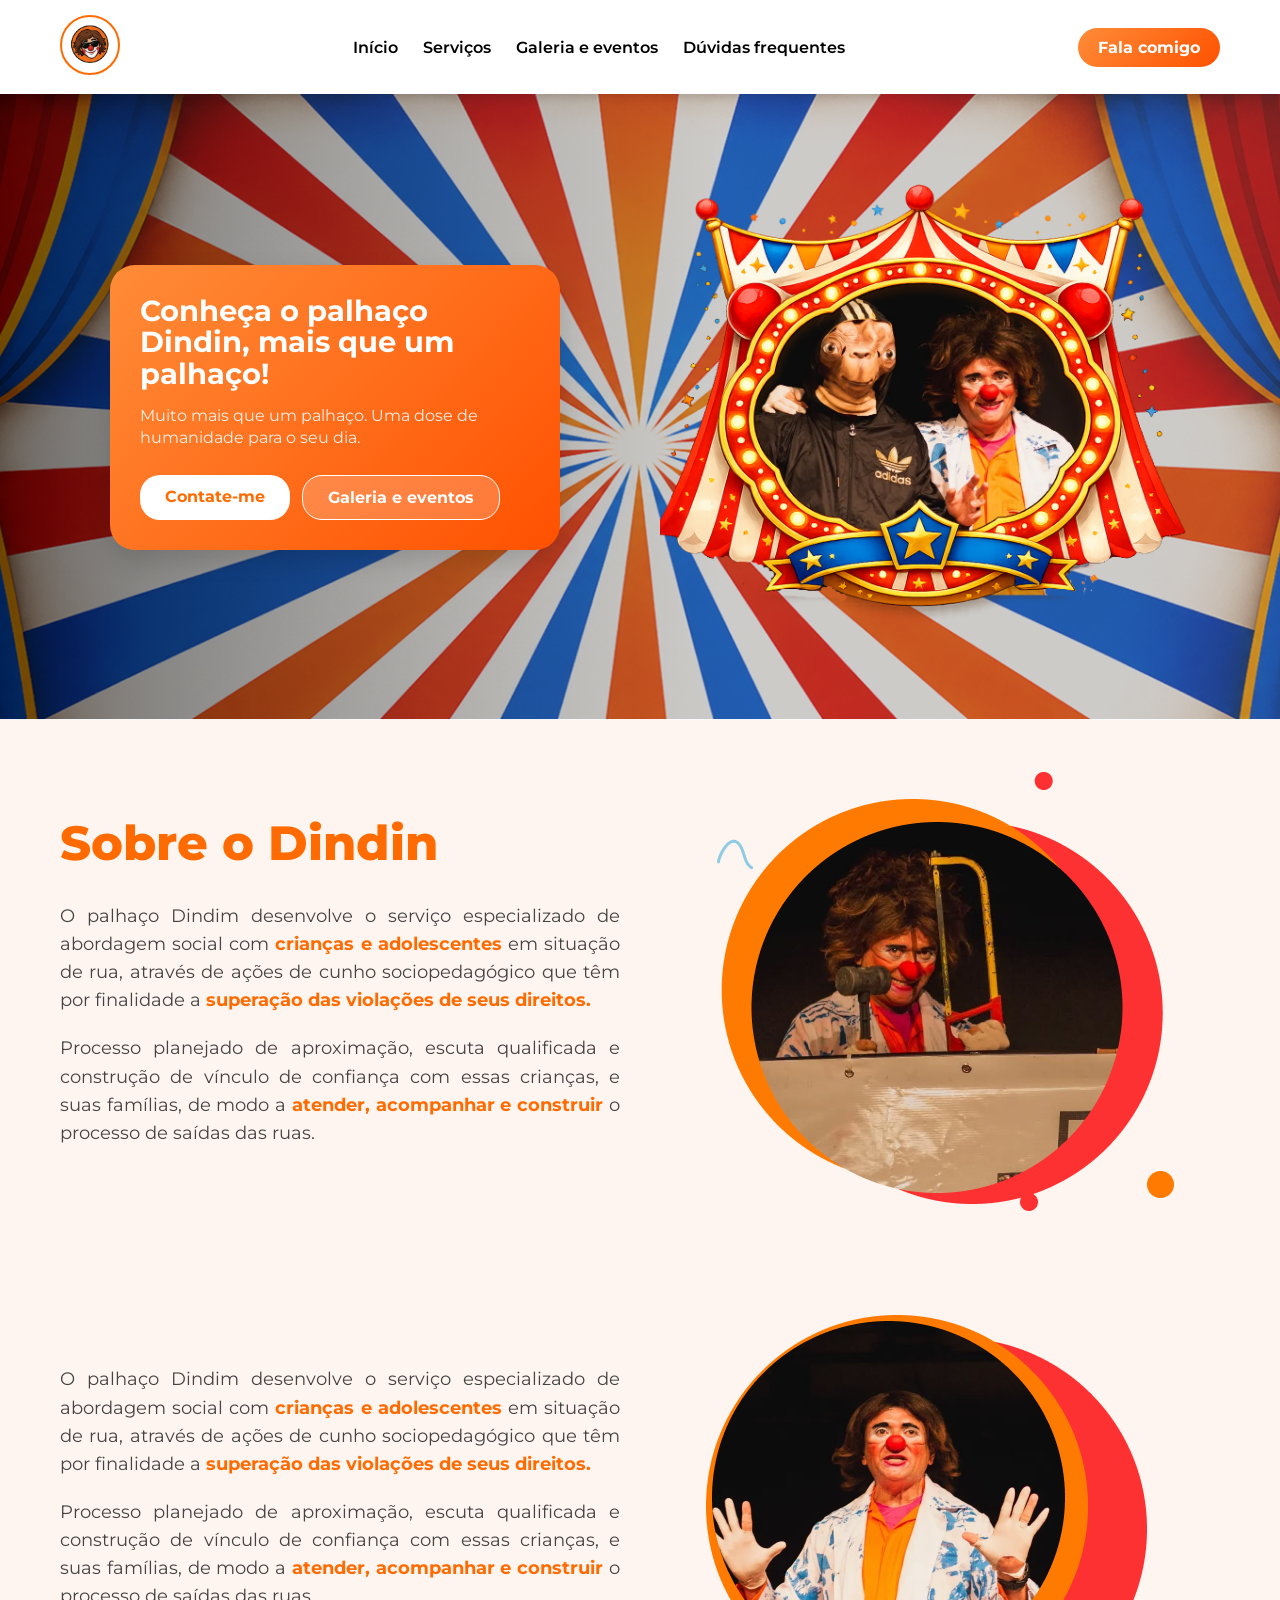
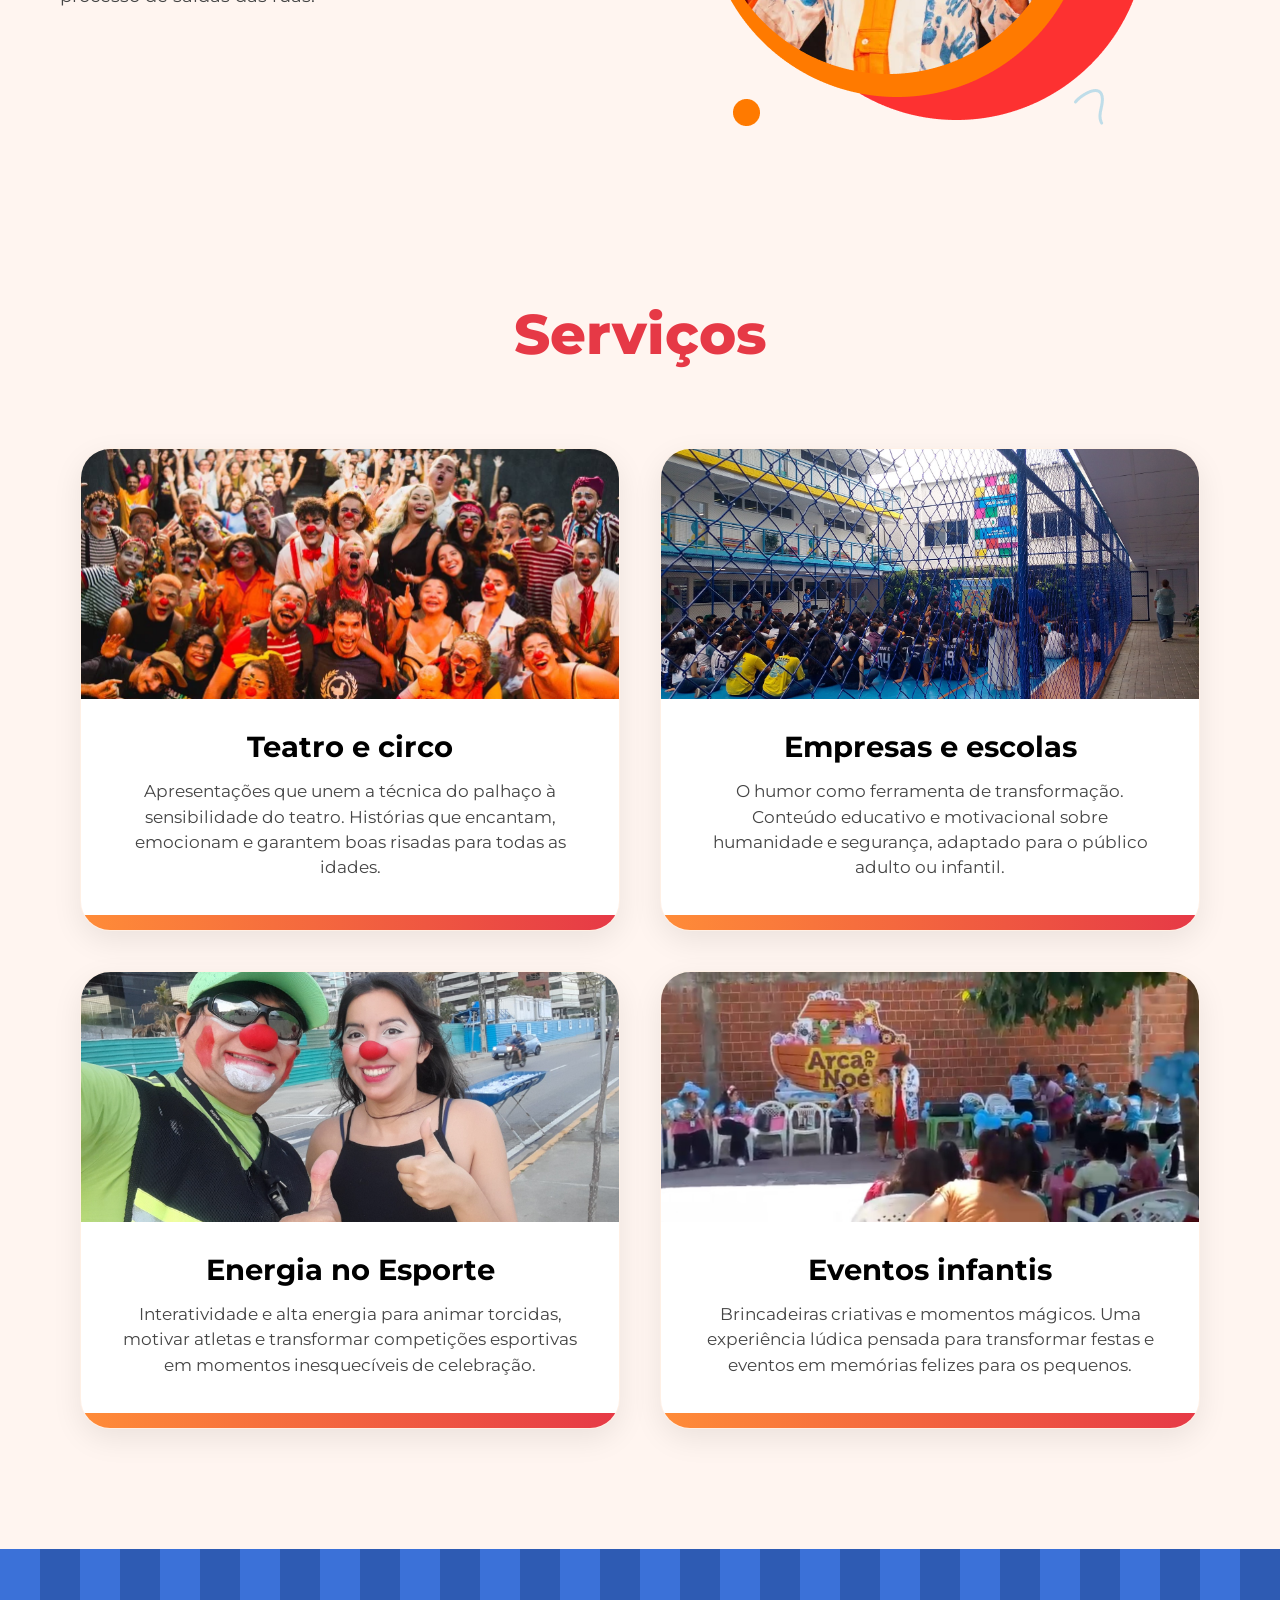
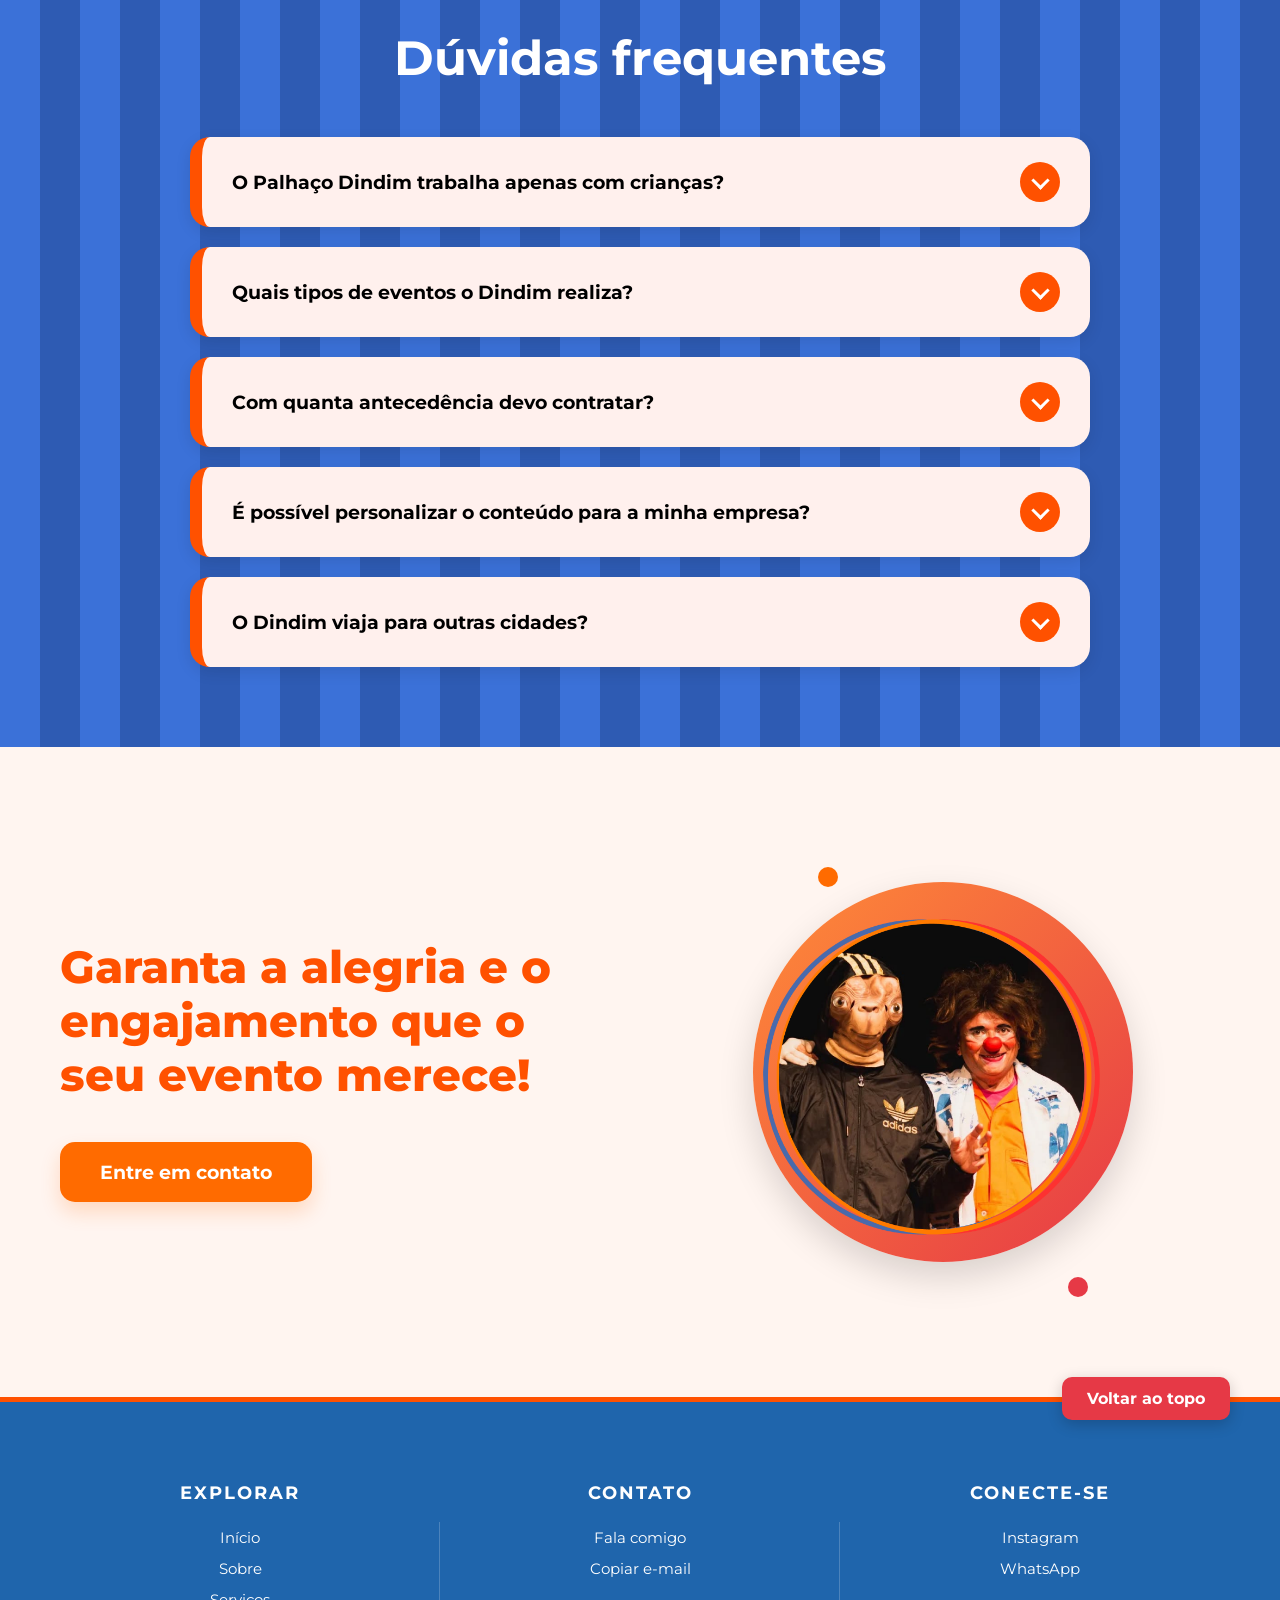
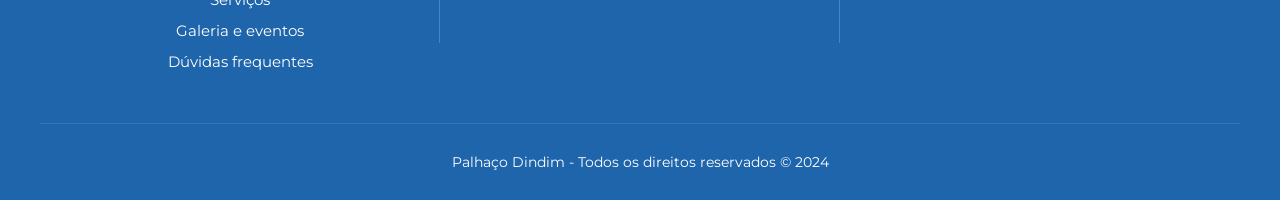
==== index.html @ 1a554696 "Inserindo menu sandwich - index" ====
<!DOCTYPE html>
<html lang="pt-br">
<head>
    <meta charset="UTF-8">
    <meta name="viewport" content="width=device-width, initial-scale=1.0">
    <title>Palhaço Dindin | Início</title>
    <link rel="stylesheet" href="style.css">
    <!-- Fonte sugerida para um visual moderno e amigável -->
    <link href="https://fonts.googleapis.com/css2?family=Montserrat:wght@400;700&display=swap" rel="stylesheet">
</head>
<body>

    <header class="navbar">
    <div class="container nav-container">
        <div class="logo">
            <img src="imgs/logo-dindin-navbar.png" alt="Logo Dindin">
        </div>
        
        <!-- Botão Hamburguer -->
        <div class="menu-toggle" id="mobile-menu">
            <span class="bar"></span>
            <span class="bar"></span>
            <span class="bar"></span>
        </div>

        <nav class="nav-links" id="nav-menu">
            <ul>
                <li><a href="#">Início</a></li>
                <li><a href="#servicos">Serviços</a></li>
                <li><a href="galeria.html">Galeria e eventos</a></li>
                <li><a href="#faq">Dúvidas frequentes</a></li>
                <!-- Botão aparece dentro do menu no celular -->
                <li class="mobile-cta-item"><a href="https://wa.me/5585988026587" class="btn-whatsapp">Fala comigo</a></li>
            </ul>
        </nav>

        <div class="nav-cta">
            <a href="https://wa.me/5585988026587" class="btn-whatsapp">Fala comigo</a>
        </div>
    </div>
</header>

    <section class="hero">
        <div class="container hero-wrapper">
            <!-- Lado Esquerdo: Texto -->
            <div class="hero-content">
                <div class="hero-card">
                    <h2>Conheça o palhaço Dindin, mais que um palhaço!</h2>
                    <p>Muito mais que um palhaço. Uma dose de humanidade para o seu dia.</p>
                    <div class="hero-buttons">
                        <a href="#contato" class="btn-primary">Contate-me</a>
                        <a href="galeria.html" class="btn-secondary">Galeria e eventos</a>
                    </div>
                </div>
            </div>

            <!-- Lado Direito: Imagem -->
            <div class="hero-image-area">
                <div class="image-frame">
                    <img src="imgs/img-foto-background.png" alt="Apresentação Dindin"> <!-- Substitua pela imagem do circo -->
                </div>
            </div>
        </div>
    </section>


    <!----Section 2 apresentação-->
    <section id="sobre" class="about">
    <div class="container">
        <!-- Parte 1: Texto na Esquerda, Imagem na Direita -->
        <div class="about-row">
            <div class="about-content">
                <h1 class="about-title">Sobre o Dindin</h1>
                <p>
                    O palhaço Dindim desenvolve o serviço especializado de abordagem social com 
                    <span class="highlight">crianças e adolescentes</span> em situação de rua, 
                    através de ações de cunho sociopedagógico que têm por finalidade a 
                    <span class="highlight">superação das violações de seus direitos.</span>
                </p>
                <p>
                    Processo planejado de aproximação, escuta qualificada e construção de vínculo 
                    de confiança com essas crianças, e suas famílias, de modo a 
                    <span class="highlight">atender, acompanhar e construir</span> o processo de 
                    saídas das ruas.
                </p>
            </div>
            <div class="about-image">
    <div class="dindim-frame">
        <!-- Camada 1: Círculo grande de fundo (Vermelho/Rosa) -->
        <div class="layer layer-bg"></div>
        <!-- Camada 2: Aro fino decorativo (Laranja) -->
        <div class="layer layer-ring"></div>
        <!-- Camada 3: A foto principal com borda grossa -->
        <div class="photo-wrapper">
            <img src="imgs/section-2-esq-dindin.png" alt="Palhaço Dindim">
        </div>
    </div>
</div>
        </div>

        <!-- Parte 2: Imagem na Esquerda, Texto na Direita -->
        <div class="about-row reverse">
            <div class="about-image">
    <div class="dindim-frame">
        <!-- Camada 1: Círculo grande de fundo (Vermelho/Rosa) -->
        <div class="layer layer-bg"></div>
        <!-- Camada 2: Aro fino decorativo (Laranja) -->
        <div class="layer layer-ring"></div>
        <!-- Camada 3: A foto principal com borda grossa -->
        <div class="photo-wrapper">
            <img src="imgs/section2-dindin-dir.png" alt="Palhaço Dindim">
        </div>
        <br>
    </div>
</div>
            <div class="about-content">
                <br>
                <br>
                <br>
                <br>
                <br>
                <p>
                    O palhaço Dindim desenvolve o serviço especializado de abordagem social com 
                    <span class="highlight">crianças e adolescentes</span> em situação de rua, 
                    através de ações de cunho sociopedagógico que têm por finalidade a 
                    <span class="highlight">superação das violações de seus direitos.</span>
                </p>
                <p>
                    Processo planejado de aproximação, escuta qualificada e construção de vínculo 
                    de confiança com essas crianças, e suas famílias, de modo a 
                    <span class="highlight">atender, acompanhar e construir</span> o processo de 
                    saídas das ruas.
                </p>
            </div>
        </div>
    </div>
</section>

<!---sessão 3 serviços-->
<section id="servicos" class="services">
    <div class="container">
        <h1 class="services-main-title">Serviços</h1>

        <div class="services-grid">
            <!-- Card 1 -->
            <div class="service-card">
                <div class="card-image">
                    <img src="imgs/teatro-circo-img.webp" alt="Teatro e Circo">
                </div>
                <div class="card-body">
                    <h3>Teatro e circo</h3>
                    <p>Apresentações que unem a técnica do palhaço à sensibilidade do teatro. Histórias que encantam, emocionam e garantem boas risadas para todas as idades.</p>
                </div>
                <div class="card-footer-shape"></div>
            </div>

            <!-- Card 2 -->
            <div class="service-card">
                <div class="card-image">
                    <img src="imgs/dindin-empresa.jpeg" alt="Empresas e Escolas">
                </div>
                <div class="card-body">
                    <h3>Empresas e escolas</h3>
                    <p>O humor como ferramenta de transformação. Conteúdo educativo e motivacional sobre humanidade e segurança, adaptado para o público adulto ou infantil.</p>
                </div>
                <div class="card-footer-shape"></div>
            </div>

            <!-- Card 3 -->
            <div class="service-card">
                <div class="card-image">
                    <img src="imgs/esporte-servico.jpeg" alt="Energia no Esporte">
                </div>
                <div class="card-body">
                    <h3>Energia no Esporte</h3>
                    <p>Interatividade e alta energia para animar torcidas, motivar atletas e transformar competições esportivas em momentos inesquecíveis de celebração.</p>
                </div>
                <div class="card-footer-shape"></div>
            </div>

            <!-- Card 4 -->
            <div class="service-card">
                <div class="card-image">
                    <img src="imgs/infantil-dindin.jpeg" alt="Eventos infantis">
                </div>
                <div class="card-body">
                    <h3>Eventos infantis</h3>
                    <p>Brincadeiras criativas e momentos mágicos. Uma experiência lúdica pensada para transformar festas e eventos em memórias felizes para os pequenos.</p>
                </div>
                <div class="card-footer-shape"></div>
            </div>
        </div>
    </div>
</section>

<!----SESSÃO4 DÚVIDAS FREQUENTES-- -->
<section id="faq" class="faq-section">
    <div class="container">
        <h1 class="faq-title">Dúvidas frequentes</h1>

        <div class="faq-container">
            <!-- Dúvida 1 -->
            <details>
                <summary>
                    O Palhaço Dindim trabalha apenas com crianças?
                    <span class="icon"></span>
                </summary>
                <div class="faq-content">
                    <p>Não! O Dindim é um palhaço para todas as idades. Sua abordagem foca na "humanidade", o que permite conectar tanto com crianças em escolas quanto com colaboradores de grandes empresas em palestras e treinamentos.</p>
                </div>
            </details>

            <!-- Dúvida 2 -->
            <details>
                <summary>
                    Quais tipos de eventos o Dindim realiza?
                    <span class="icon"></span>
                </summary>
                <div class="faq-content">
                    <p>O Dindim realiza palestras motivacionais, intervenções em SIPAT (segurança do trabalho), mestre de cerimônias, espetáculos teatrais, eventos esportivos e festas infantis personalizadas.</p>
                </div>
            </details>

            <!-- Dúvida 3 -->
            <details>
                <summary>
                    Com quanta antecedência devo contratar?
                    <span class="icon"></span>
                </summary>
                <div class="faq-content">
                    <p>Recomendamos a reserva com pelo menos 15 a 30 dias de antecedência para garantir a data, especialmente em meses de grande procura como outubro (mês das crianças).</p>
                </div>
            </details>

            <!-- Dúvida 4 -->
            <details>
                <summary>
                    É possível personalizar o conteúdo para a minha empresa?
                    <span class="icon"></span>
                </summary>
                <div class="faq-content">
                    <p>Com certeza! Alinhamos os objetivos da sua empresa (seja segurança, metas ou valores) para que a intervenção do Dindim reforce a mensagem institucional de forma leve.</p>
                </div>
            </details>

            <!-- Dúvida 5 -->
            <details>
                <summary>
                    O Dindim viaja para outras cidades?
                    <span class="icon"></span>
                </summary>
                <div class="faq-content">
                    <p>Sim! O operário do riso viaja para levar suas aventuras a qualquer lugar. Entre em contato para conversarmos sobre a logística para a sua região.</p>
                </div>
            </details>
        </div>
    </div>
</section>

<!----Penultima sessão - chamada CTA-->
<section id="contato" class="cta-section">
    <div class="container cta-wrapper">
        <!-- Lado Esquerdo: Texto e Botão -->
        <div class="cta-content">
            <h2 class="cta-heading">Garanta a alegria e o engajamento que o seu evento merece!</h2>
            <a href="https://wa.me/seunumero" class="btn-cta">Entre em contato</a>
        </div>

        <!-- Lado Direito: Imagem com Moldura -->
        <div class="cta-image-area">
            <div class="cta-frame-container">
                <!-- Moldura quadrada azul de fundo -->
                <!-- <div class="blue-square-frame"></div> -->
                
                <!-- Círculo decorativo e Foto -->
                <div class="cta-circle-photo">
                    <img src="imgs/DINDIN-CTA.png" alt="Dindim e Amigo">
                </div>

                <!-- Pontos decorativos flutuantes -->
                <div class="dot dot-top"></div>
                <div class="dot dot-bottom"></div>
            </div>
        </div>
    </div>
</section>


<!---ultima sessão - footer-->
<footer class="main-footer">
    <!-- Botão Voltar ao Topo -->
    <a href="#" class="back-to-top">Voltar ao topo</a>

    <div class="container footer-grid">
        <!-- Coluna 1: Explorar -->
        <div class="footer-col">
            <h3>EXPLORAR</h3>
            <ul class="footer-links">
                <li><a href="#">Início</a></li>
                <li><a href="#sobre">Sobre</a></li>
                <li><a href="#servicos">Serviços</a></li>
                <li><a href="galeria.html">Galeria e eventos</a></li>
                <li><a href="#faq">Dúvidas frequentes</a></li>
            </ul>
        </div>

        <!-- Coluna 2: Contato -->
        <div class="footer-col">
            <h3>CONTATO</h3>
            <ul class="footer-links">
                <li><a href="https://wa.me/seunumero" target="_blank">Fala comigo</a></li>
                <li><a href="javascript:void(0)" onclick="copyEmail()" id="email-link">Copiar e-mail</a></li>
            </ul>
        </div>

        <!-- Coluna 3: Conectar-se -->
        <div class="footer-col">
            <h3>CONECTE-SE</h3>
            <ul class="footer-links">
                <li><a href="https://instagram.com/palhacodindim" target="_blank">Instagram</a></li>
                <li><a href="https://wa.me/seunumero" target="_blank">WhatsApp</a></li>
            </ul>
        </div>
    </div>

    <!-- Parte de baixo: Direitos Autorais -->
    <div class="footer-bottom">
        <p>Palhaço Dindim - Todos os direitos reservados &copy; 2024</p>
    </div>
</footer>
<script>
    const menuToggle = document.getElementById('mobile-menu');
    const navMenu = document.getElementById('nav-menu');
    const navLinks = document.querySelectorAll('.nav-links a');

    // Abre/Fecha o menu ao clicar no hamburguer
    menuToggle.addEventListener('click', () => {
        menuToggle.classList.toggle('is-active');
        navMenu.classList.toggle('active');
    });

    // Fecha o menu automaticamente ao clicar em qualquer link (âncora)
    navLinks.forEach(link => {
        link.addEventListener('click', () => {
            menuToggle.classList.remove('is-active');
            navMenu.classList.remove('active');
        });
    });
</script>

<!-- Script simples para copiar o e-mail -->
<script>
function copyEmail() {
    const email = "seuemail@exemplo.com"; // Troque pelo seu e-mail real
    navigator.clipboard.writeText(email);
    const link = document.getElementById('email-link');
    link.innerText = "E-mail copiado!";
    setTimeout(() => { link.innerText = "Copiar e-mail"; }, 2000);
}
</script>


</body>
</html>
---- style.css ----
/* Reset básico */
* {
    margin: 0;
    padding: 0;
    box-sizing: border-box;
}

:root {
    --laranja-principal: #FF6B00;
    --laranja-gradiente: linear-gradient(135deg, #FF8C38 0%, #FF5100 100%);
    --azul-escuro: #1f65ac;
    --branco: #FFFFFF;
    --fonte-principal: 'Montserrat', sans-serif;
}

body {
    font-family: var(--fonte-principal);
    background-color: #ffffff; /* Fundo levemente rosado para combinar */
}

.container {
    max-width: 1200px;
    margin: 0 auto;
    padding: 0 20px;
}

/* --- NAVBAR --- */
.navbar {
    background-color: var(--branco);
    padding: 15px 0;
    box-shadow: 0 2px 10px rgba(0,0,0,0.1);
    position: sticky;
    top: 0;
    z-index: 1000;
}

.nav-container {
    display: flex;
    justify-content: space-between;
    align-items: center;
}

.logo img {
    width: 60px;
    height: 60px;
    border-radius: 50%;
    border: 2px solid var(--laranja-principal);
    object-fit: cover;
}

.nav-links ul {
    display: flex;
    list-style: none;
    gap: 25px;
}

.nav-links a {
    text-decoration: none;
    color: black;
    font-weight: 600;
    transition: 0.3s;
}

.nav-links a:hover {
    color: var(--laranja-principal);
}

.btn-whatsapp {
    background: var(--laranja-gradiente);
    color: white;
    padding: 10px 20px;
    border-radius: 25px;
    text-decoration: none;
    font-weight: bold;
    transition: transform 0.2s;
}

.btn-whatsapp:hover {
    transform: scale(1.05);
     background: var(--azul-escuro);
}

/* --- HERO BANNER --- */
.hero {
    background: url('imgs/background-inicio.png') no-repeat center center; /* Coloque aqui o fundo de raios */
    background-size: cover;
    padding: 80px 0;
    min-height: 500px;
    display: flex;
    align-items: center;
}

.hero-wrapper {
    display: flex;
    align-items: center;
    justify-content: space-between;
    gap: 40px;
}

/* Card Esquerdo */
.hero-content {
    flex: 1;
}

.hero-card {
    background: var(--laranja-gradiente);
    padding: 30px; /* Reduzi de 40px para 30px para ficar mais compacto */
    border-radius: 25px;
    color: white;
    box-shadow: 0 10px 25px rgba(0, 0, 0, 0.15);
    
    /* O SEGREDO ESTÁ AQUI: Limitando o tamanho máximo */
    max-width: 450px; 
    margin-left: 50px; /* Empurra o card um pouco mais para longe da cortina esquerda */
}

.hero-card h2 {
    font-size: 1.8rem; /* Reduzi de 2.5rem para 1.8rem */
    margin-bottom: 15px;
    line-height: 1.1;
    font-weight: 700;
}

.hero-card p {
    font-size: 1rem; /* Reduzi de 1.2rem para 1rem */
    margin-bottom: 25px;
    line-height: 1.4;
    opacity: 0.9;
}

/* Ajuste nos botões para que caibam bem no card menor */
.hero-buttons {
    display: flex;
    gap: 12px;
}
.btn-primary, .btn-secondary {
    padding: 12px 25px;
    border-radius: 20px;
    text-decoration: none;
    font-weight: bold;
    text-align: center;
    transition: 0.3s;
}

.btn-primary {
    background: white;
    color: var(--laranja-principal);
}

.btn-secondary {
    background: rgba(255,255,255,0.2);
    color: white;
    border: 1px solid white;
}

.btn-primary:hover, .btn-secondary:hover {
    background: var(--azul-escuro);
    color: white;
    border-color: var(--azul-escuro);
}

/* Imagem Direita */
.hero-image-area {
    flex: 1;
    display: flex;
    justify-content: center;
}

.image-frame img {
    max-width: 100%;
    height: auto;
    /* Adicione aqui filtros ou sombras se quiser o efeito de luzes da imagem */
}

/* Container principal que segura as camadas */
.dindim-frame {
    position: relative;
    width: 380px;
    height: 380px;
    display: flex;
    align-items: center;
    justify-content: center;
}

/* --- RESPONSIVIDADE --- */
@media (max-width: 992px) {
    .hero-wrapper {
        flex-direction: column;
        text-align: center;
    }
    
    .hero-buttons {
        justify-content: center;
    }

    .nav-links {
        display: none; /* Em um projeto real, aqui você usaria um menu hamburguer */
    }
}
/*section2 - apresentação*/
/* --- SEÇÃO SOBRE --- */
.about {
    padding: 80px 0;
    background-color: #FFF5F0; 
    overflow: hidden;
}

.about-row {
    display: flex;
    align-items: center;
    justify-content: space-between;
    gap: 60px;
    margin-bottom: 80px; /* Espaço entre as duas partes */
}

/* Inverte a ordem na segunda parte */
.about-row.reverse {
    flex-direction: row-reverse;
}

.about-content {
    flex: 1;
}

.about-title {
    color: var(--laranja-principal);
    font-size: 3rem;
    margin-bottom: 30px;
    font-weight: 800;
}

.about-content p {
    font-size: 1.1rem;
    line-height: 1.6;
    color: #444;
    margin-bottom: 20px;
    text-align: justify;
}

/* Destaque em Laranja */
.highlight {
    color: var(--laranja-principal);
    font-weight: 700;
}

/* --- EFEITO DAS IMAGENS CIRCULARES --- */
.about-image {
    flex: 1;
    display: flex;
    justify-content: center;
    position: relative;
}

.image-circle-wrapper {
    position: relative;
    width: 350px;
    height: 350px;
    z-index: 2;
}

/* A borda decorativa vermelha/laranja atrás da foto */
.image-circle-wrapper::before {
    content: "";
    position: absolute;
    width: 100%;
    height: 100%;
    background-color: #E63946; /* Vermelho do detalhe */
    border-radius: 50%;
    top: 15px;
    left: 15px;
    z-index: -1;
}

.image-circle-wrapper img {
    width: 100%;
    height: 100%;
    object-fit: cover;
    border-radius: 50%;
    border: 8px solid var(--laranja-principal);
    box-shadow: 0 10px 20px rgba(0,0,0,0.1);
}


/*sessão 3- serviços /* --- SEÇÃO SERVIÇOS --- */
/* --- SEÇÃO SERVIÇOS --- */
.services {
    padding: 100px 0;
    background-color: #FFF5F0;
    text-align: center;
}

.services-main-title {
    color: #E63946; /* Vermelho/Laranja do título */
    font-size: 3.5rem;
    margin-bottom: 60px;
    font-weight: 800;
}

/* Grid de 2 colunas */
.services-grid {
    display: grid;
    grid-template-columns: repeat(2, 1fr);
    gap: 40px;
    padding: 20px;
}

/* O CARD */
.service-card {
    background: #FFFFFF;
    border-radius: 30px;
    overflow: hidden;
    position: relative;
    display: flex;
    flex-direction: column;
    box-shadow: 0 10px 30px rgba(0, 0, 0, 0.08);
    transition: transform 0.3s ease;
    border: 1px solid rgba(255, 107, 0, 0.1);
}

.service-card:hover {
    transform: translateY(-10px);
}

/* Imagem do Card */
.card-image {
    width: 100%;
    height: 250px;
    overflow: hidden;
}

.card-image img {
    width: 100%;
    height: 100%;
    object-fit: cover;
}

/* Texto do Card */
.card-body {
    padding: 30px 40px 50px 40px; /* Mais espaço embaixo para o shape */
    flex-grow: 1;
}

.card-body h3 {
    color: #000;
    font-size: 1.8rem;
    margin-bottom: 15px;
    font-weight: 700;
}

.card-body p {
    color: #444;
    font-size: 1.05rem;
    line-height: 1.5;
}

/* O detalhe laranja grosso na base do card */
.card-footer-shape {
    position: absolute;
    bottom: 0;
    left: 0;
    width: 100%;
    height: 15px; /* Grossura da faixa inferior */
    background: linear-gradient(to right, #FF8C38, #E63946);
}

/* --- SEÇÃO FAQ --- */
.faq-section {
    padding: 80px 0;
    /* Fundo azul com listras verticais como na imagem */
    background: repeating-linear-gradient(
        90deg,
        #3B71D8,
        #3B71D8 40px,
        #2E5BB3 40px,
        #2E5BB3 80px
    );
    text-align: center;
}

.faq-title {
    color: white;
    font-size: 3rem;
    margin-bottom: 50px;
    font-weight: 700;
}

.faq-container {
    max-width: 900px;
    margin: 0 auto;
    display: flex;
    flex-direction: column;
    gap: 20px;
}

/* Estilo do Card (details) */
details {
    background-color: #FFF0ED; /* Cor clara do card */
    border-radius: 20px;
    overflow: hidden;
    text-align: left;
    /* Detalhe laranja grosso na esquerda */
    border-left: 12px solid #FF5100;
    box-shadow: 0 5px 15px rgba(0,0,0,0.1);
    transition: all 0.3s ease;
}

/* Título da Dúvida (summary) */
summary {
    padding: 25px 30px;
    list-style: none; /* Remove a seta padrão do navegador */
    display: flex;
    justify-content: space-between;
    align-items: center;
    cursor: pointer;
    font-weight: 700;
    font-size: 1.2rem;
    color: #000;
}

/* Remove a seta padrão no Safari/Firefox */
summary::-webkit-details-marker {
    display: none;
}

/* O ícone da seta circular laranja */
.icon {
    width: 40px;
    height: 40px;
    background-color: #FF5100;
    border-radius: 50%;
    position: relative;
    transition: transform 0.3s ease;
}

/* Criando a seta com CSS */
.icon::before {
    content: '';
    position: absolute;
    width: 10px;
    height: 10px;
    border-bottom: 3px solid white;
    border-right: 3px solid white;
    top: 12px;
    left: 14px;
    transform: rotate(45deg);
}

/* Gira o ícone quando o card está aberto */
details[open] .icon {
    transform: rotate(180deg);
}

/* Conteúdo da resposta (aberto) */
.faq-content {
    padding: 0 30px 25px 30px;
}

/* Fundo azulado na resposta para destacar, conforme imagem */
details[open] .faq-content {
    background-color: rgba(59, 113, 216, 0.2); 
    margin: 0 10px 10px 10px;
    border-radius: 10px;
    padding: 20px;
}

.faq-content p {
    font-size: 1.05rem;
    line-height: 1.5;
    color: #333;
}

/* --- RESPONSIVIDADE FAQ --- */
@media (max-width: 600px) {
    .faq-title {
        font-size: 2rem;
    }
    
    summary {
        font-size: 1rem;
        padding: 20px;
    }
    
    .icon {
        width: 30px;
        height: 30px;
        min-width: 30px;
    }

    .icon::before {
        top: 8px;
        left: 10px;
    }
}

/* --- SEÇÃO CTA FINAL --- */
.cta-section {
    padding: 100px 0;
    background-color: #FFF5F0; /* Fundo suave */
    overflow: hidden;
}

.cta-wrapper {
    display: flex;
    align-items: center;
    justify-content: space-between;
    gap: 50px;
}

/* Lado Esquerdo */
.cta-content {
    flex: 1;
}

.cta-heading {
    color: #FF5100; /* Laranja vibrante */
    font-size: 2.8rem;
    line-height: 1.2;
    margin-bottom: 40px;
    font-weight: 800;
}

.btn-cta {
    display: inline-block;
    background-color: #FF6B00;
    color: white;
    padding: 18px 40px;
    border-radius: 15px;
    text-decoration: none;
    font-weight: 700;
    font-size: 1.2rem;
    box-shadow: 0 10px 20px rgba(255, 107, 0, 0.2);
    
}

.btn-cta:hover {
    transform: scale(1.05);
    background-color: var(--azul-escuro)
}

/* Lado Direito - Moldura Artística */
.cta-image-area {
    flex: 1;
    display: flex;
    justify-content: center;
    align-items: center;
}

.cta-frame-container {
    position: relative;
    width: 450px;
    height: 450px;
    display: flex;
    align-items: center;
    justify-content: center;
}

/* Quadrado Azul fino ao fundo */
.blue-square-frame {
    position: absolute;
    width: 90%;
    height: 90%;
    border: 3px solid #3B71D8;
    z-index: 1;
}

/* Foto Circular com Borda de Gradiente */
.cta-circle-photo {
    position: relative;
    width: 380px;
    height: 380px;
    border-radius: 50%;
    z-index: 2;
    padding: 10px; /* Espaço para a borda */
    background: linear-gradient(135deg, #FF8C38 0%, #E63946 100%);
    overflow: hidden;
    box-shadow: 0 15px 35px rgba(0,0,0,0.15);
}

.cta-circle-photo img {
    width: 100%;
    height: 100%;
    object-fit: cover;
    border-radius: 50%;
}

/* Pontinhos decorativos */
.dot {
    position: absolute;
    width: 20px;
    height: 20px;
    border-radius: 50%;
    z-index: 3;
}

.dot-top {
    background-color: #FF6B00;
    top: 20px;
    left: 100px;
}

.dot-bottom {
    background-color: #E63946;
    bottom: 0px;
    right: 80px;
}

/* --- RODAPÉ FINAL --- */
.main-footer {
    background-color: #1f65ac; /* Cinza muito escuro para quebrar o laranja */
    padding: 80px 0 30px 0;
    color: #ffffff;
    position: relative;
    border-top: 5px solid #FF5100; /* Linha fina laranja de detalhe */
}

/* Botão Voltar ao Topo */
.back-to-top {
    position: absolute;
    top: -25px;
    right: 50px;
    background-color: #E63946; /* Vermelho vibrante */
    color: white;
    padding: 12px 25px;
    border-radius: 10px;
    text-decoration: none;
    font-weight: bold;
    box-shadow: 0 4px 15px rgba(0,0,0,0.2);
    transition: 0.3s;
}

.back-to-top:hover {
    background-color: #FF5100;
    transform: translateY(-5px);
}

.footer-grid {
    display: grid;
    grid-template-columns: repeat(3, 1fr); /* 3 colunas iguais */
    gap: 40px;
    text-align: center;
    border-bottom: 1px solid rgba(255,255,255,0.1);
    padding-bottom: 40px;
}

/* Linhas divisórias entre colunas (opcional, como no seu rascunho) */
.footer-col {
    position: relative;
}

.footer-col:not(:last-child)::after {
    content: "";
    position: absolute;
    right: -20px;
    top: 20%;
    height: 60%;
    width: 1px;
    background-color: rgba(255,255,255,0.2);
}

/* Títulos das Colunas */
.footer-col h3 {
    color: #ffffff; /* Laranja apenas nos títulos */
    font-size: 1.1rem;
    letter-spacing: 2px;
    margin-bottom: 25px;
}

/* Links do Rodapé */
.footer-links {
    list-style: none;
}

.footer-links li {
    margin-bottom: 12px;
}

.footer-links a {
    color: #ffffff;
    text-decoration: none;
    transition: 0.3s;
    font-size: 0.95rem;
}

.footer-links a:hover {
    color: white;
    padding-left: 5px;
}

/* Barra de Direitos Reservados */
.footer-bottom {
    text-align: center;
    padding-top: 30px;
    font-size: 0.85rem;
    color: #ffffff;
}

/* --- ESTILOS DO MENU HAMBURGUER --- */

/* Escondido no Desktop */
.menu-toggle {
    display: none;
    cursor: pointer;
    flex-direction: column;
    gap: 6px;
    z-index: 1100;
}

.menu-toggle .bar {
    width: 30px;
    height: 4px;
    background-color: var(--laranja-principal);
    border-radius: 2px;
    transition: 0.3s;
}

/* Item de CTA que só aparece no mobile */
.mobile-cta-item {
    display: none;
}

/* --- CORREÇÃO DA SOBREPOSIÇÃO (SEÇÃO SOBRE) --- */
.about-row {
    display: flex;
    align-items: center;
    justify-content: space-between;
    gap: 40px; /* Reduzi o gap para dar mais espaço ao texto */
    margin-bottom: 80px;
    flex-wrap: wrap; /* Permite quebrar linha antes de colidir */
}

.about-content {
    flex: 1;
    min-width: 300px; /* Garante espaço mínimo para o texto respirar */
}

/* --- RESPONSIVIDADE (MOBILE) --- */

@media (max-width: 992px) {
    /* 1. Mostrar o botão hamburguer */
    .menu-toggle {
        display: flex;
        z-index: 1200; /* Garante que o ícone fique acima de tudo */
    }

    /* 2. Esconder o botão de WhatsApp original da navbar no celular */
    .nav-cta {
        display: none;
    }
   
    /* 3. CONFIGURAÇÃO DO MENU (AQUI ESTÁ O ERRO) */
    .nav-links {
        display: flex; /* Mude de 'none' para 'flex' */
        position: fixed;
        top: 0; 
        right: -100%; /* Começa fora da tela */
        background-color: var(--branco);
        width: 80%; /* Menu ocupa 80% da largura */
        height: 100vh; /* Ocupa a altura toda da tela */
        transition: 0.4s ease-in-out;
        box-shadow: -5px 0 15px rgba(0,0,0,0.2);
        z-index: 1100; /* Fica acima do conteúdo mas abaixo do ícone X */
        padding-top: 100px; /* Espaço para não cobrir o logo lá no topo */
    }

    /* 4. QUANDO O MENU ESTÁ ATIVO (CLICADO) */
    .nav-links.active {
        right: 0; /* Ele desliza para dentro da tela */
    }

    /* 5. Alinhamento dos links dentro do menu aberto */
    .nav-links ul {
        flex-direction: column;
        align-items: center;
        gap: 30px;
        width: 100%;
    }

    .nav-links a {
        font-size: 1.3rem;
        color: black !important; /* Força a cor preta para ler no fundo branco */
        display: block;
        width: 100%;
        text-align: center;
    }
    

    /* Mostrar o botão de contato dentro do menu */
    .mobile-cta-item {
        display: block;
        margin-top: 10px;
    }

    /* Animação do Ícone X */
    #mobile-menu.is-active .bar:nth-child(2) { opacity: 0; }
    #mobile-menu.is-active .bar:nth-child(1) { transform: translateY(10px) rotate(45deg); }
    #mobile-menu.is-active .bar:nth-child(3) { transform: translateY(-10px) rotate(-45deg); }
}

/* --- RESPONSIVIDADE FOOTER --- */
@media (max-width: 768px) {
    .footer-grid {
        grid-template-columns: 1fr; /* Uma coluna no celular */
        gap: 40px;
    }
    
    .footer-col::after {
        display: none; /* Remove as linhas divisórias no celular */
    }

    .back-to-top {
        right: 50%;
        transform: translateX(50%);
    }
}

/* --- RESPONSIVIDADE CTA --- */
@media (max-width: 992px) {
    .cta-wrapper {
        flex-direction: column;
        text-align: center;
    }

    .cta-heading {
        font-size: 2rem;
    }

    .cta-frame-container {
        width: 320px;
        height: 320px;
    }

    .cta-circle-photo {
        width: 280px;
        height: 280px;
    }
}

/* --- RESPONSIVIDADE SERVIÇOS --- */
@media (max-width: 992px) {
    .services-grid {
        grid-template-columns: 1fr; /* 1 coluna em tablets e celulares */
        gap: 30px;
    }

    .services-main-title {
        font-size: 2.5rem;
    }
    
    .card-body {
        padding: 20px 25px 40px 25px;
    }
    
    .card-image {
        height: 200px;
    }
}

/* --- RESPONSIVIDADE SOBRE --- */
@media (max-width: 992px) {
    .about-row, .about-row.reverse {
        flex-direction: column;
        text-align: center;
        gap: 40px;
    }

    .about-content p {
        text-align: center;
    }

    .image-circle-wrapper {
        width: 280px;
        height: 280px;
    }

    .about-title {
        font-size: 2.2rem;
    }
}

@media (max-width: 600px) {
    /* --- Ajustes da Navbar --- */
    .logo img {
        width: 45px;
        height: 45px;
    }
    .btn-whatsapp {
        padding: 8px 15px;
        font-size: 0.8rem;
    }

    /* --- Ajustes do Hero (Banner) --- */
    .hero {
        padding: 30px 0; /* Menos espaço em cima e embaixo */
        background-position: center bottom; /* Garante que a base do circo apareça */
    }

    .hero-wrapper {
        flex-direction: column; /* Coloca imagem e texto em coluna */
        gap: 20px;
        text-align: center;
    }

    /* Inverte a ordem: Imagem primeiro, depois o texto */
    .hero-image-area {
        order: -1; 
        flex: none;
    }

    .image-frame img {
        max-width: 220px; /* Foto menor para caber no celular */
    }

    /* --- Ajustes do Card --- */
    .hero-card {
        margin: 0 auto; /* Centraliza o card */
        width: 90%; /* Ocupa quase toda a largura da tela */
        max-width: none;
        padding: 20px; /* Reduz espaço interno */
        border-radius: 15px;
    }

    .hero-card h2 {
        font-size: 1.3rem; /* Título bem menor para não quebrar muitas linhas */
        margin-bottom: 10px;
    }

    .hero-card p {
        font-size: 0.85rem; /* Texto de apoio menor */
        margin-bottom: 20px;
    }

    /* Botões empilhados mas elegantes */
    .hero-buttons {
        flex-direction: column;
        gap: 10px;
    }

    .btn-primary, .btn-secondary {
        width: 100%; /* Botões ocupam toda a largura do card */
        padding: 12px;
        font-size: 0.85rem;
    }
    
}
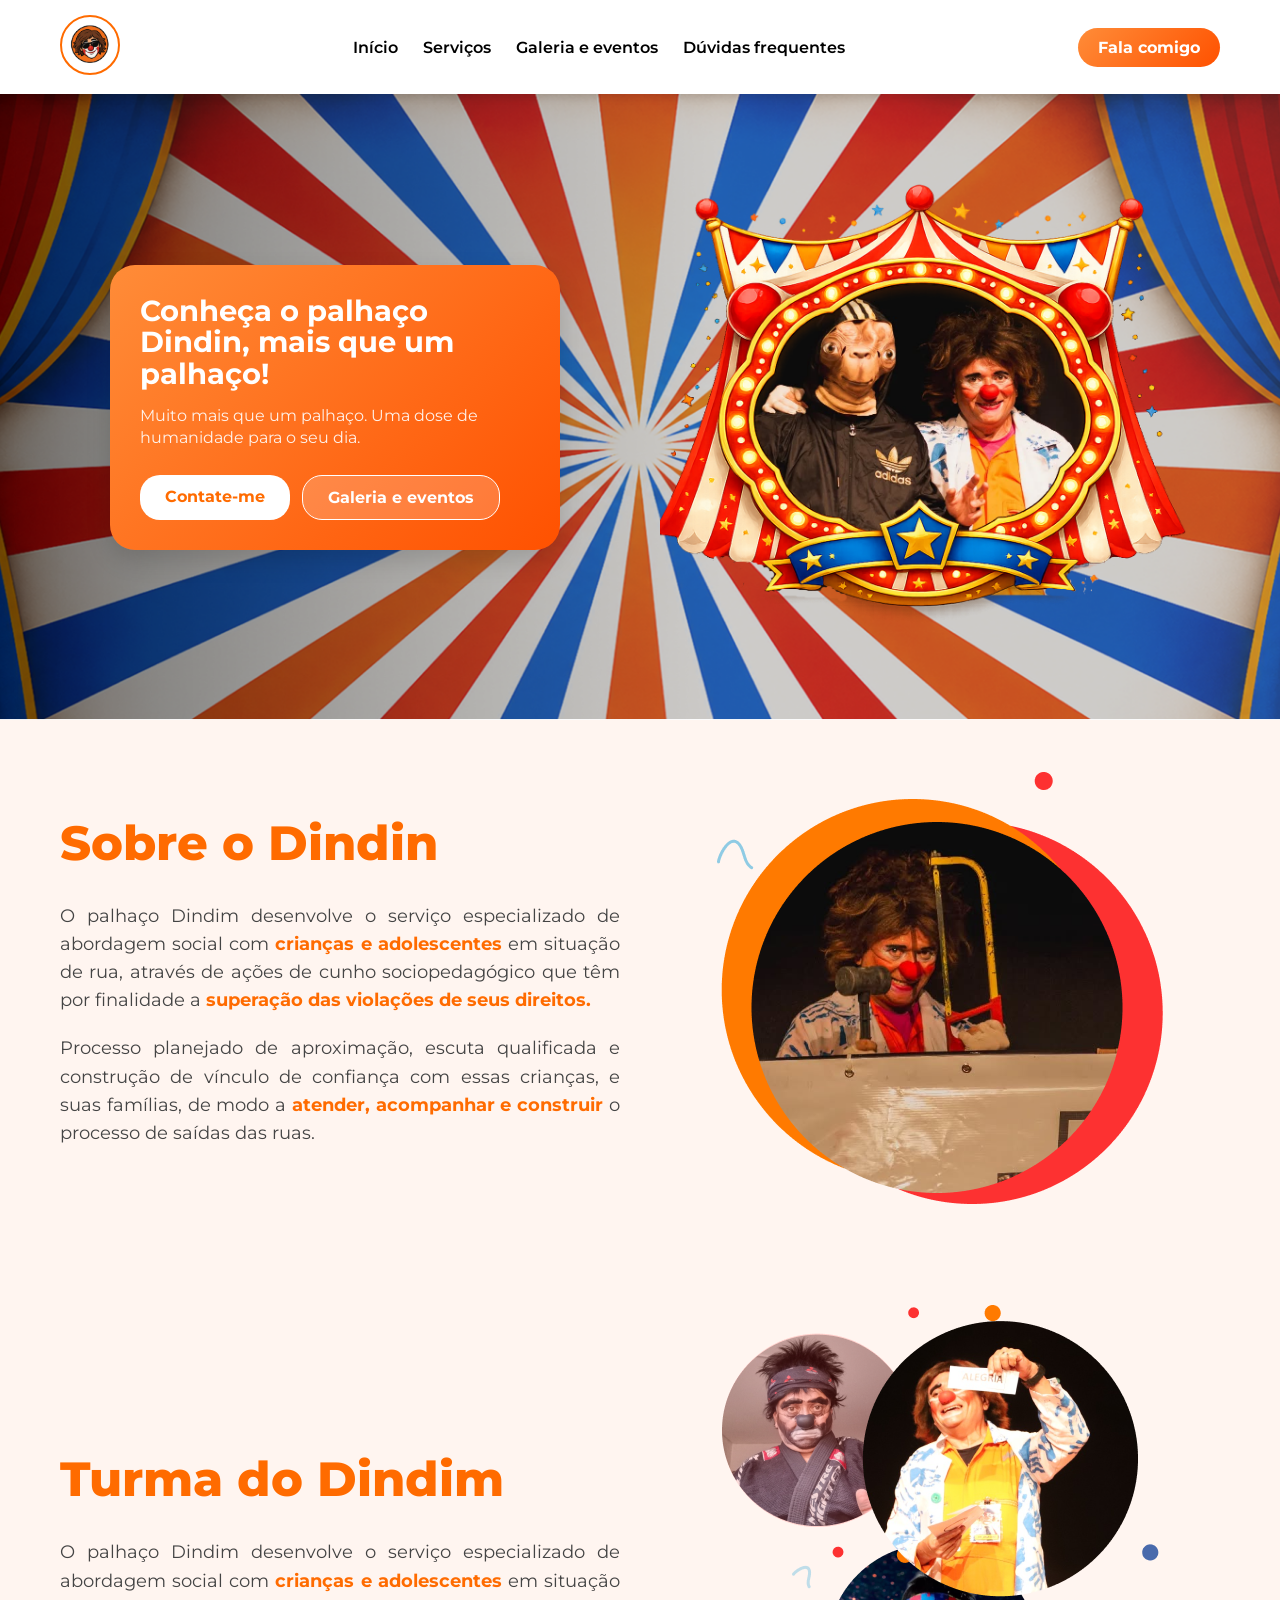
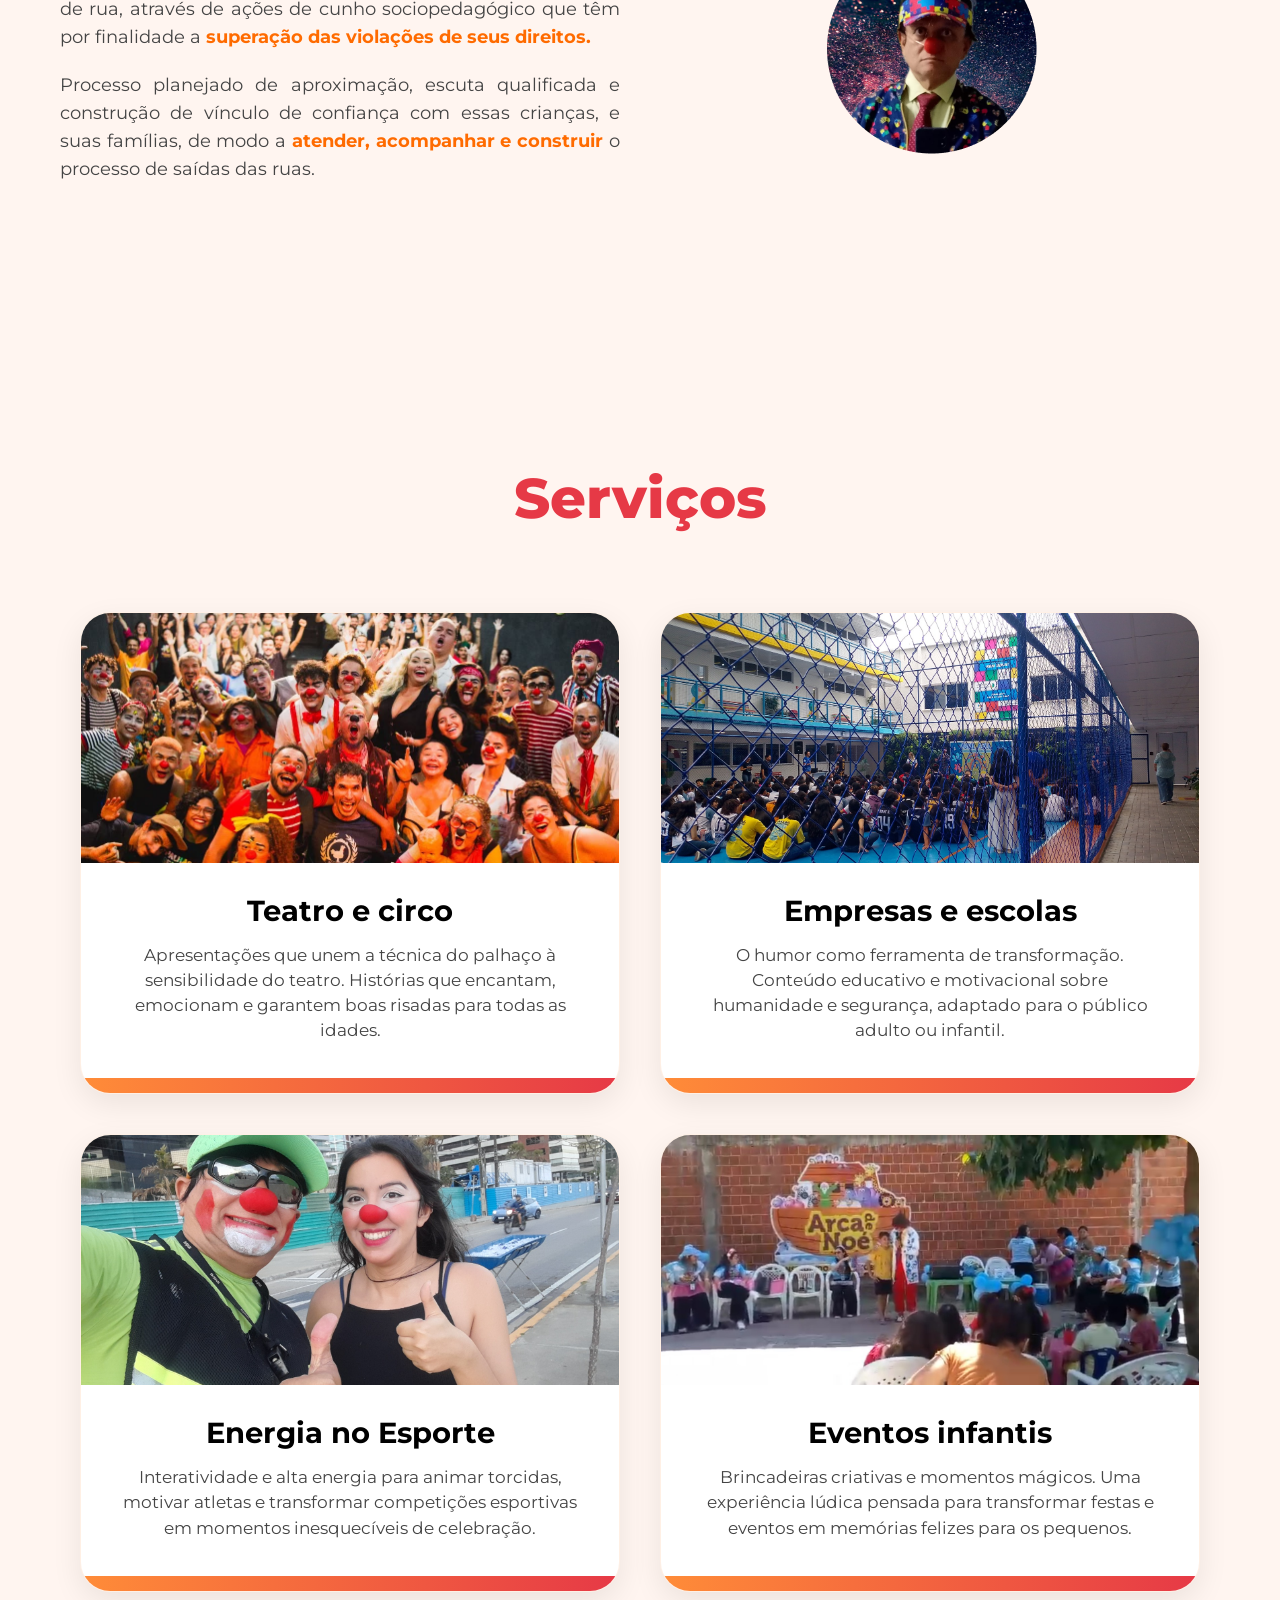
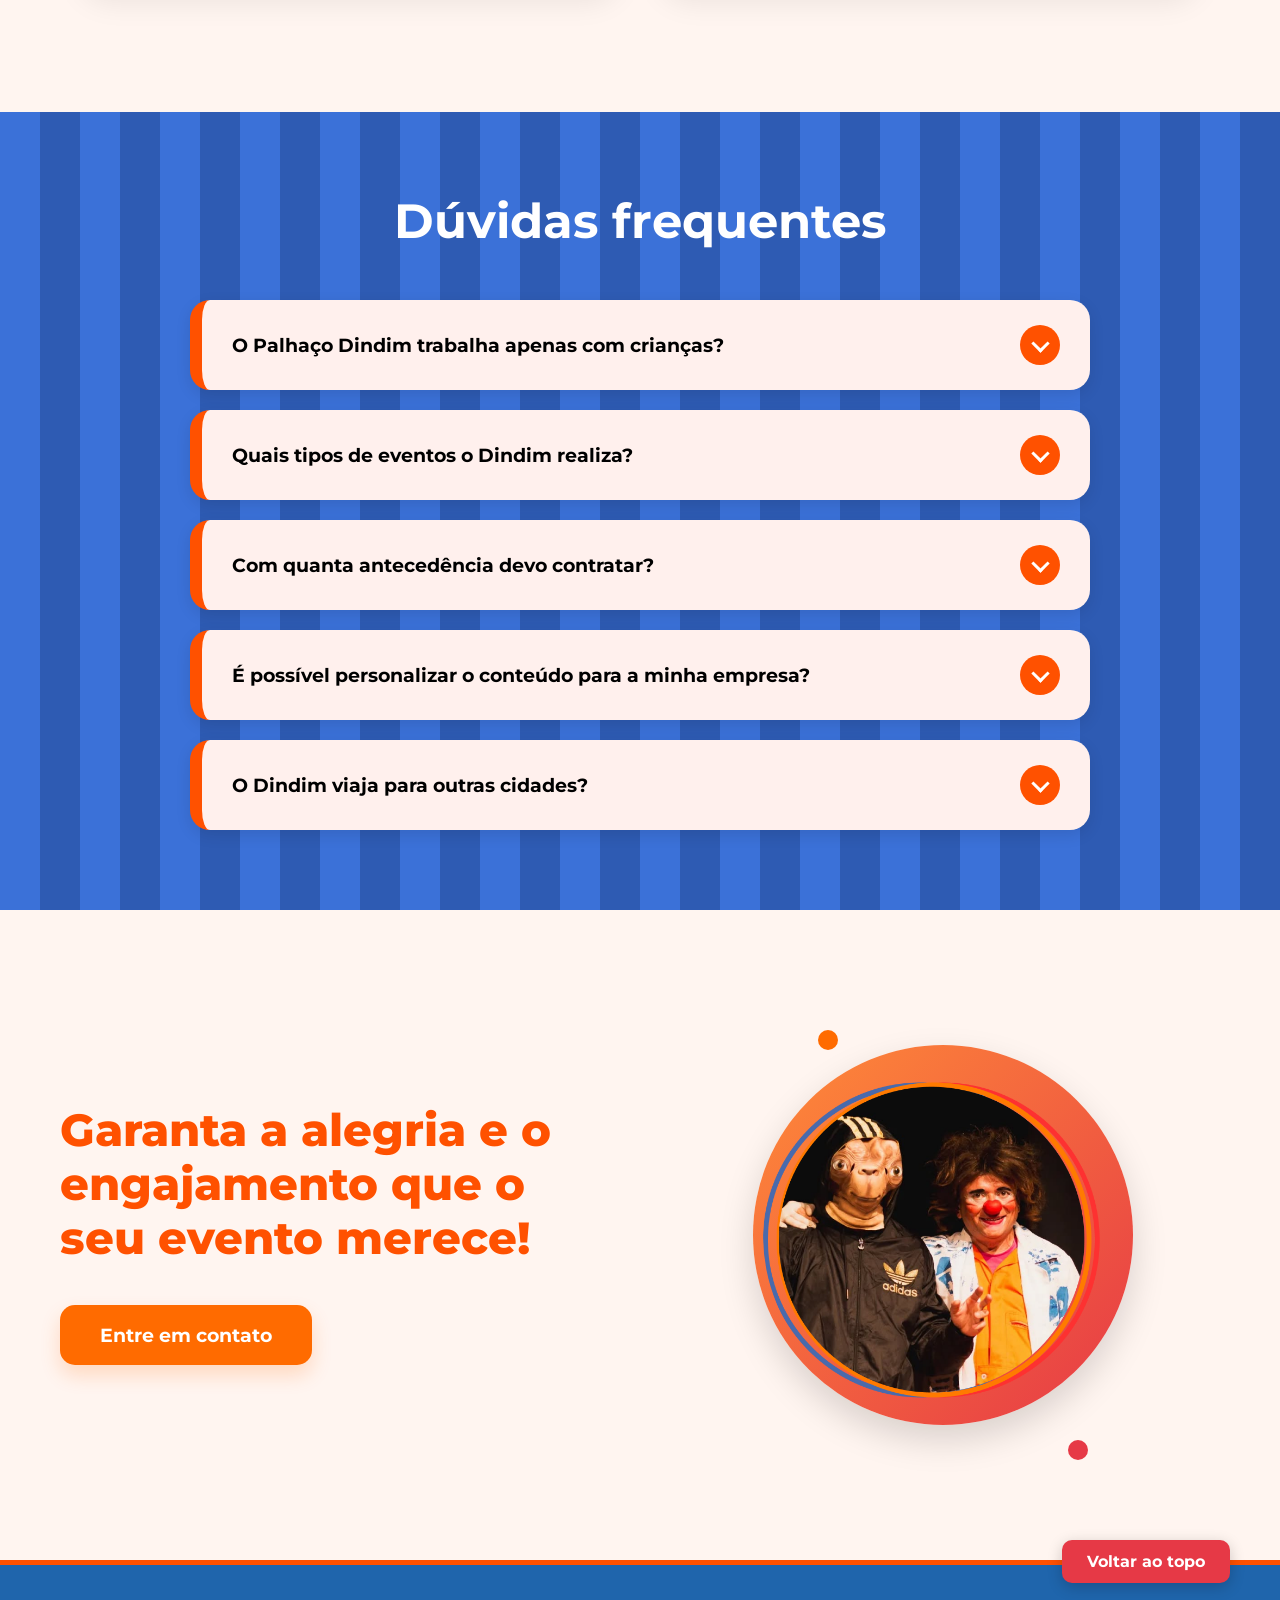
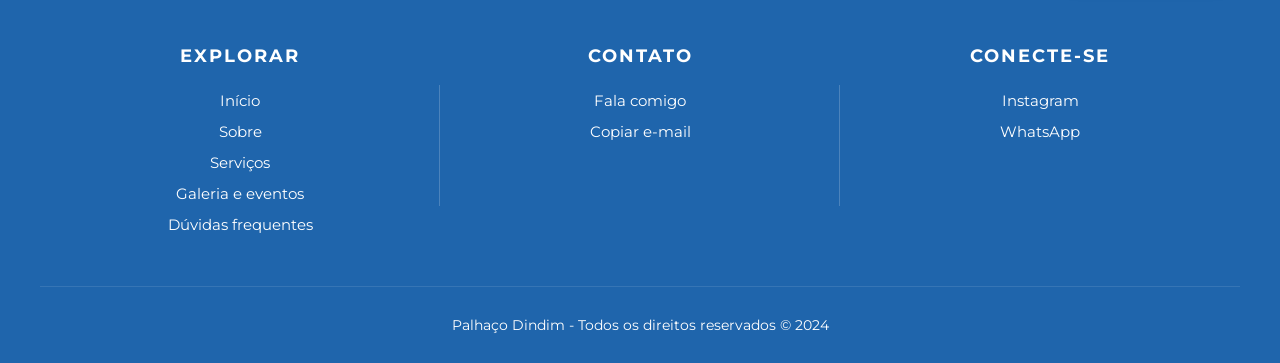
==== commit 54bbffbc: "inserindo novas modificações" ====
--- a/index.html
+++ b/index.html
@@ -108,7 +108,7 @@
         <div class="layer layer-ring"></div>
         <!-- Camada 3: A foto principal com borda grossa -->
         <div class="photo-wrapper">
-            <img src="imgs/section2-dindin-dir.png" alt="Palhaço Dindim">
+            <img src="imgs/trio-dindin.png" alt="Palhaço Dindim">
         </div>
         <br>
     </div>
@@ -119,6 +119,13 @@
                 <br>
                 <br>
                 <br>
+                <br>
+                <br>
+                <br>
+                <br>
+                <br>
+                <h1 class="about-title">Turma do Dindim</h1>
+        
                 <p>
                     O palhaço Dindim desenvolve o serviço especializado de abordagem social com 
                     <span class="highlight">crianças e adolescentes</span> em situação de rua, 
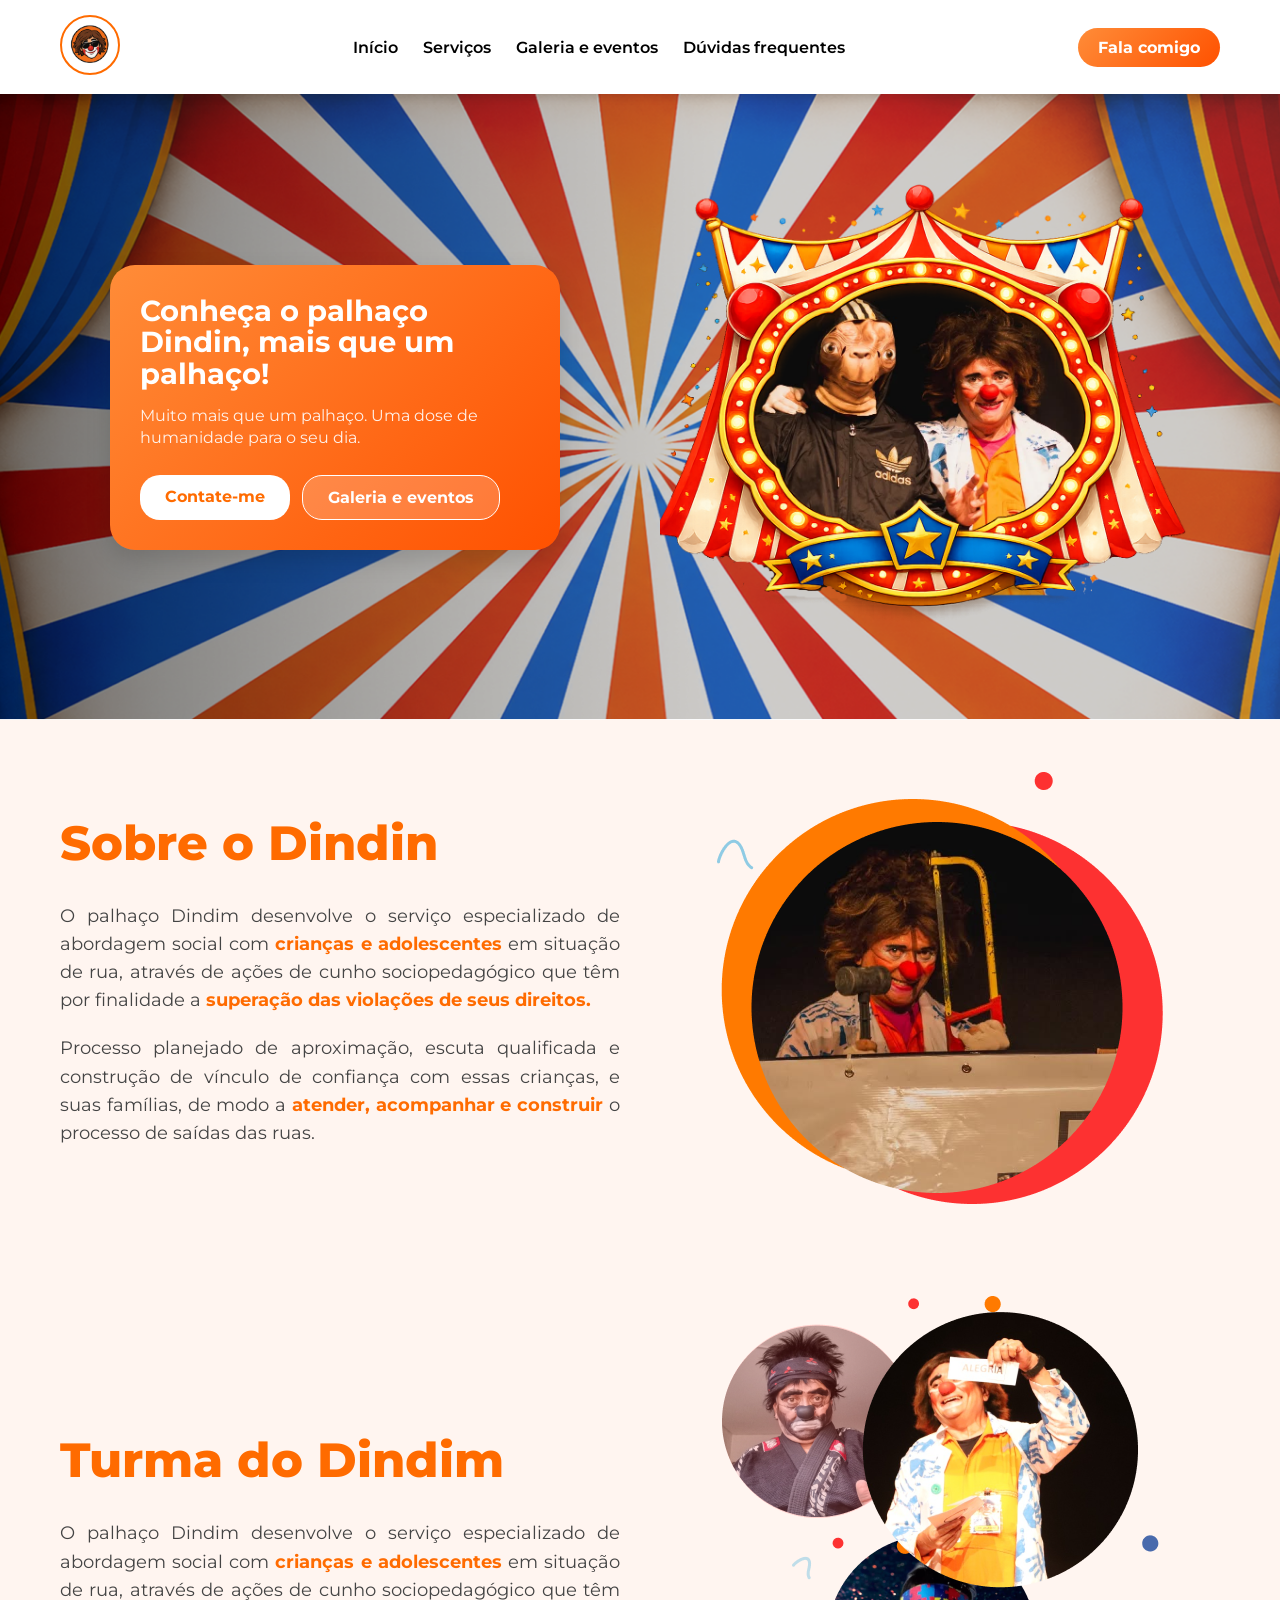
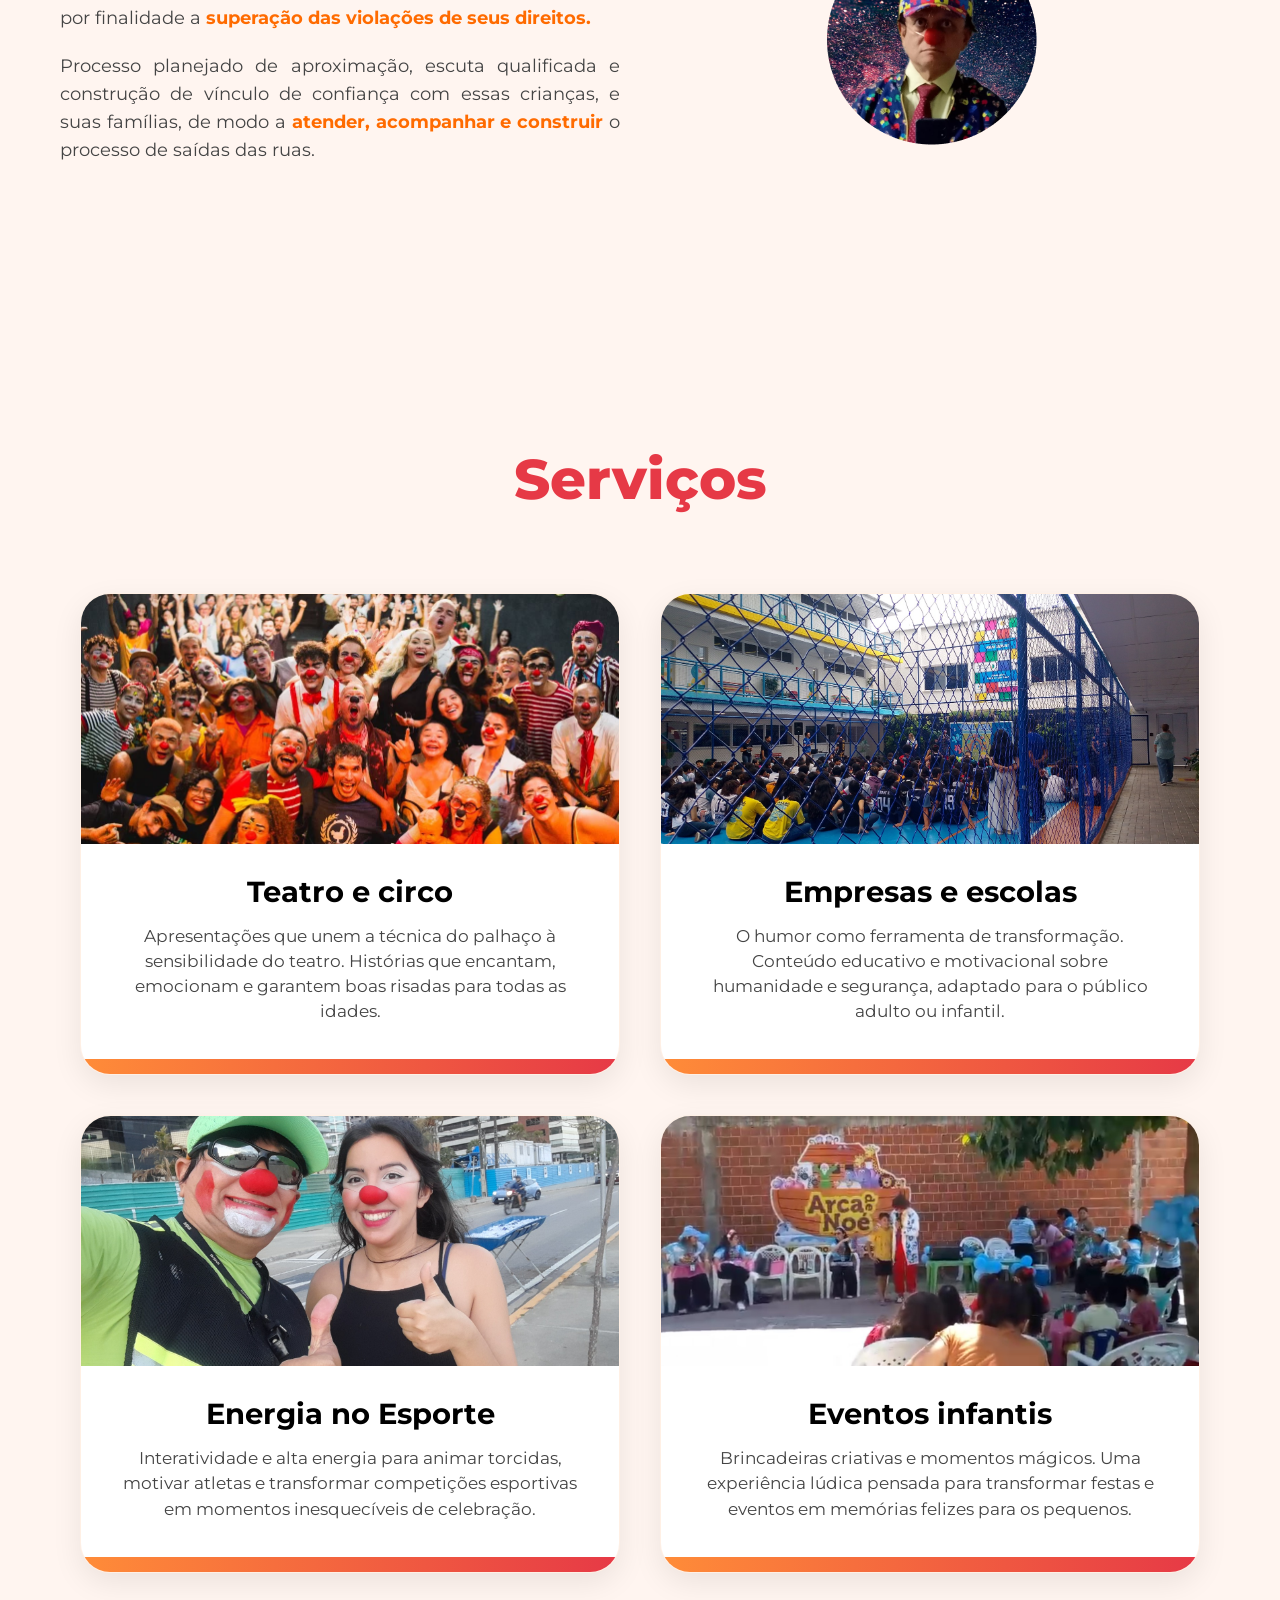
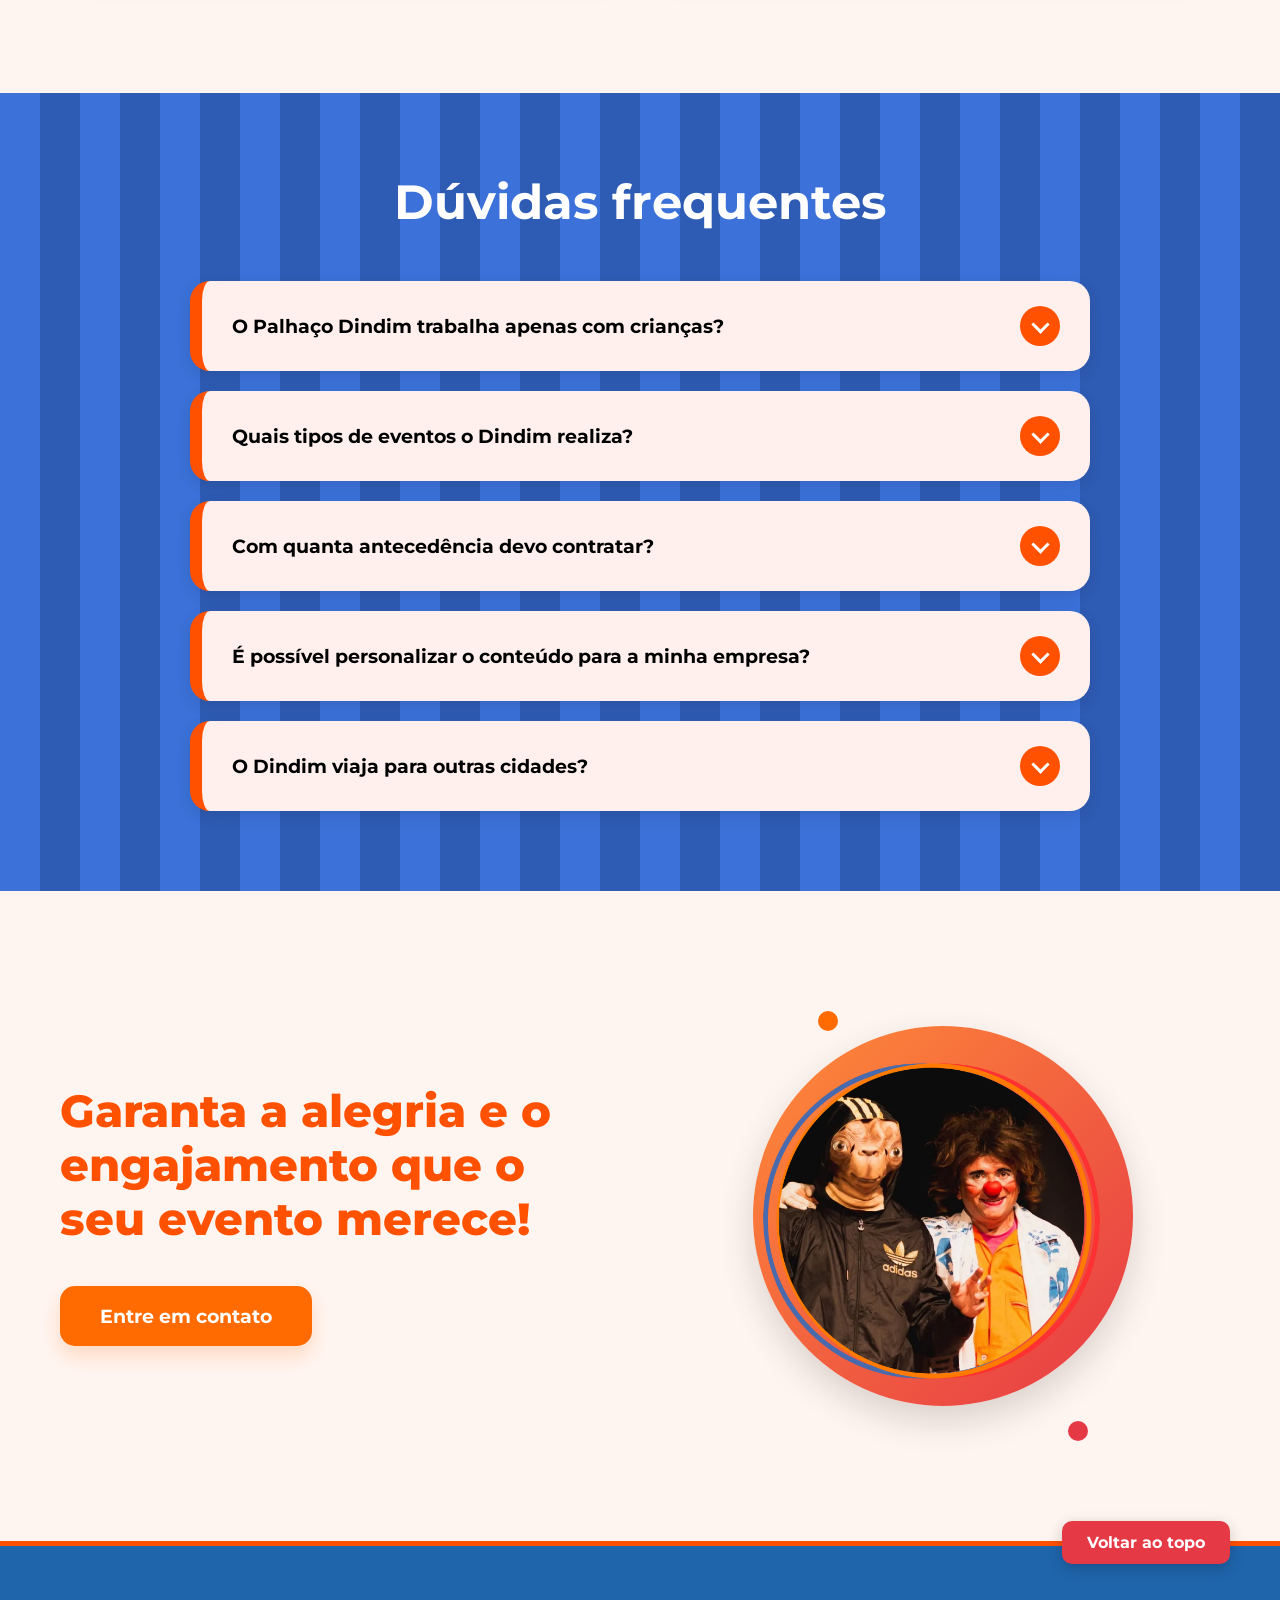
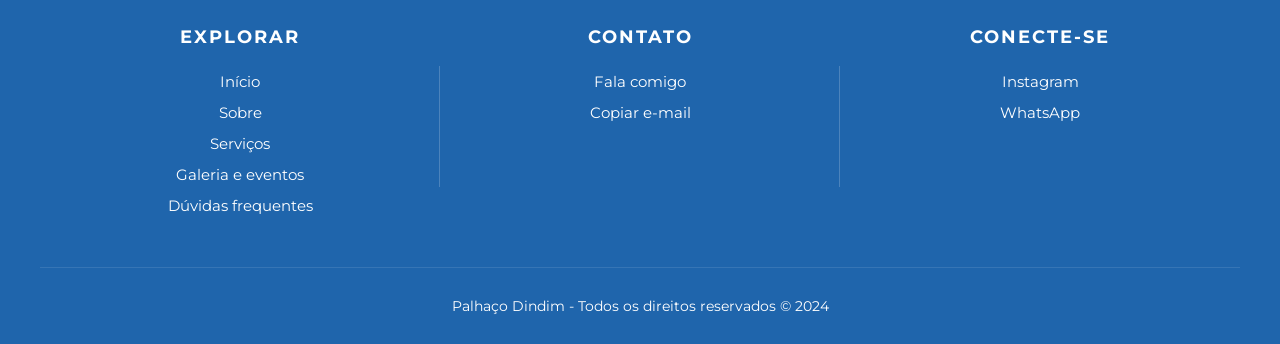
==== commit a2fe2bb3: "inserindo teste" ====
--- a/index.html
+++ b/index.html
@@ -7,6 +7,7 @@
     <link rel="stylesheet" href="style.css">
     <!-- Fonte sugerida para um visual moderno e amigável -->
     <link href="https://fonts.googleapis.com/css2?family=Montserrat:wght@400;700&display=swap" rel="stylesheet">
+    <link rel="shortcut icon" href="imgs/logo-dindin-navbar.png" type="image/x-icon">
 </head>
 <body>
 
@@ -123,7 +124,7 @@
                 <br>
                 <br>
                 <br>
-                <br>
+            
                 <h1 class="about-title">Turma do Dindim</h1>
         
                 <p>
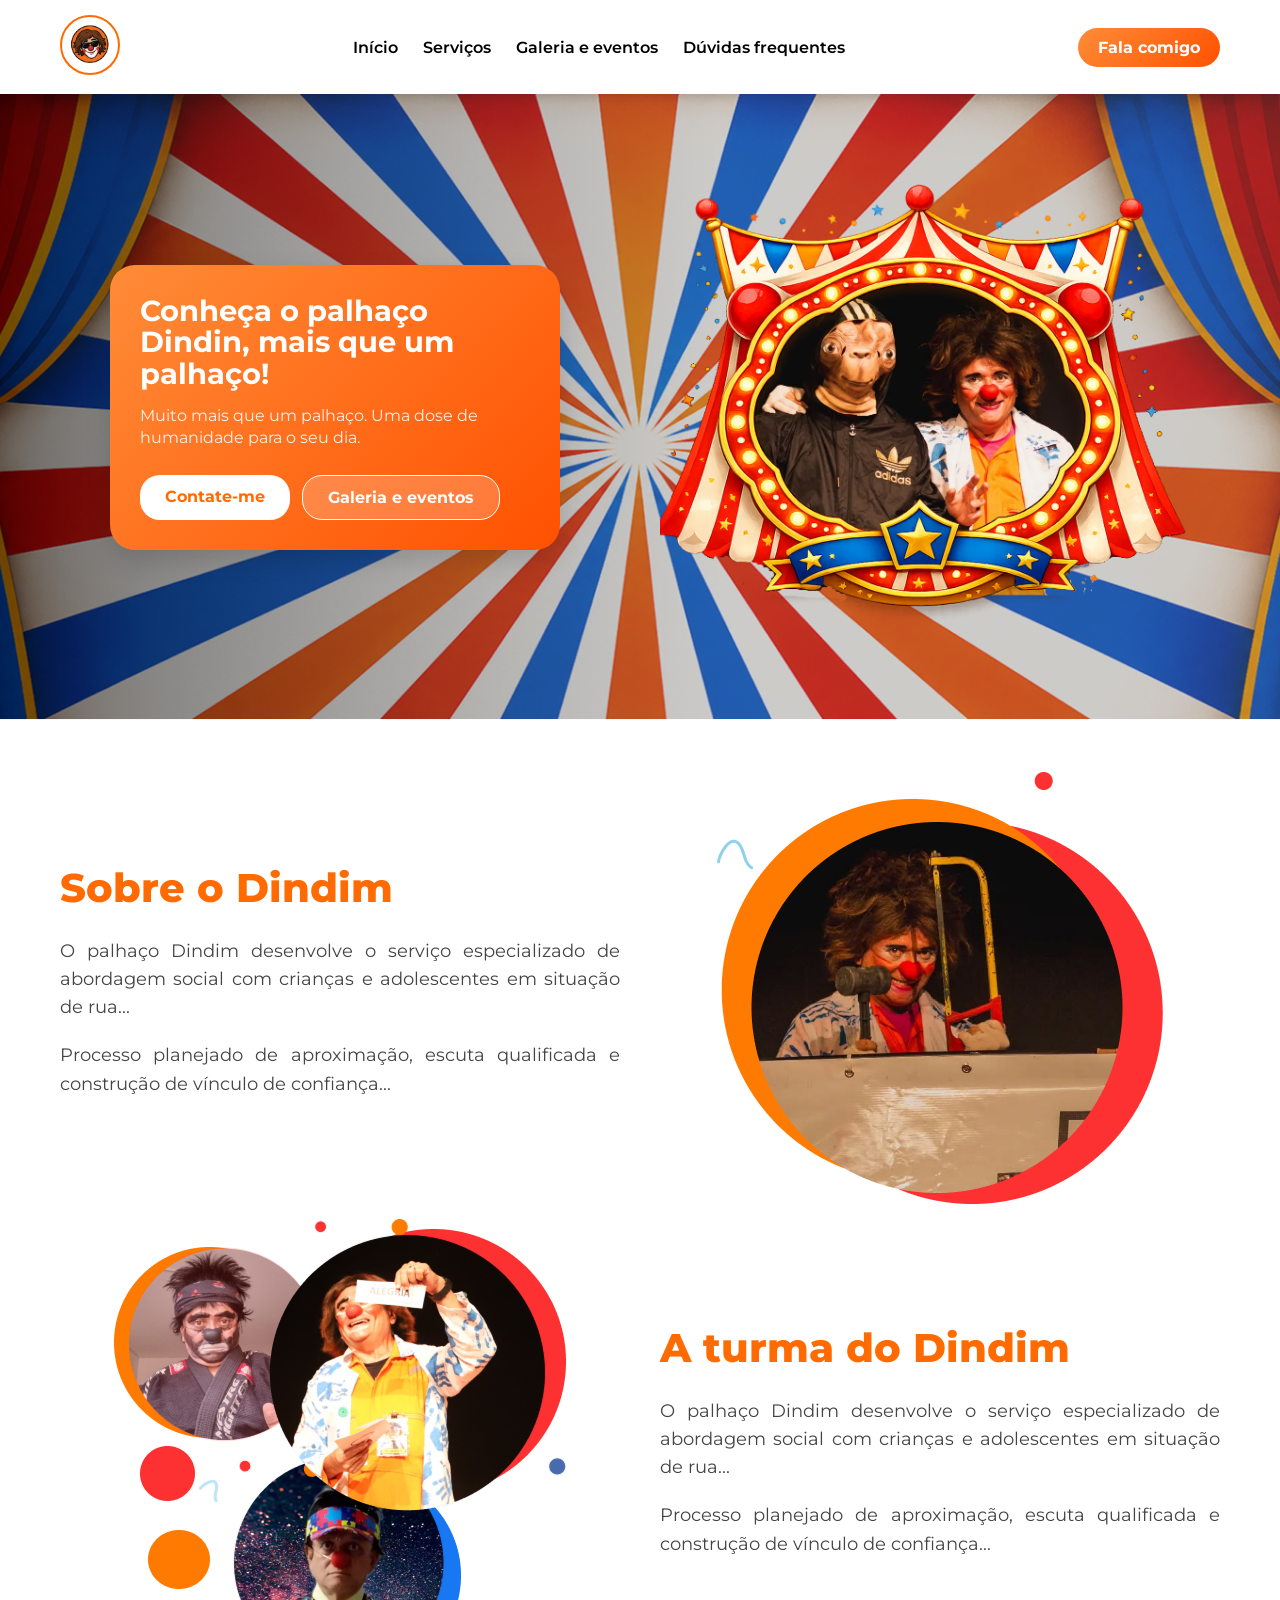
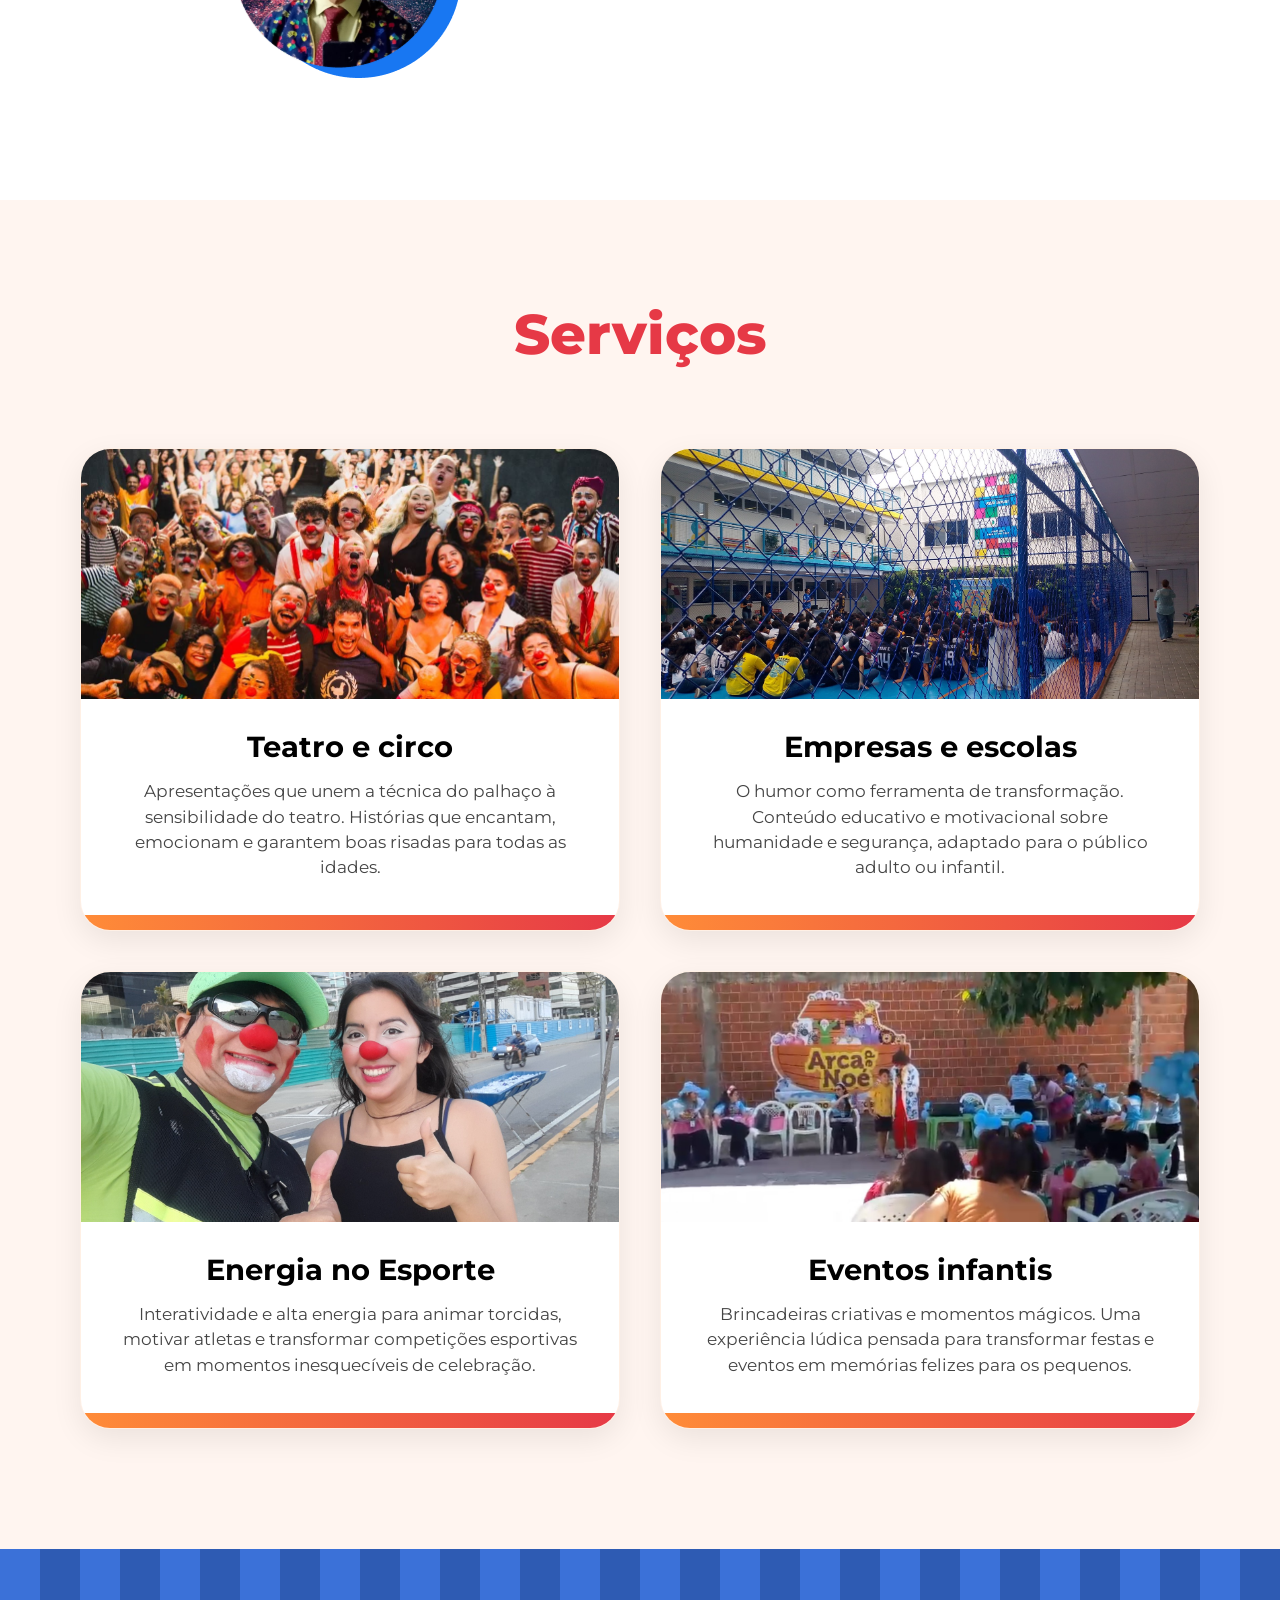
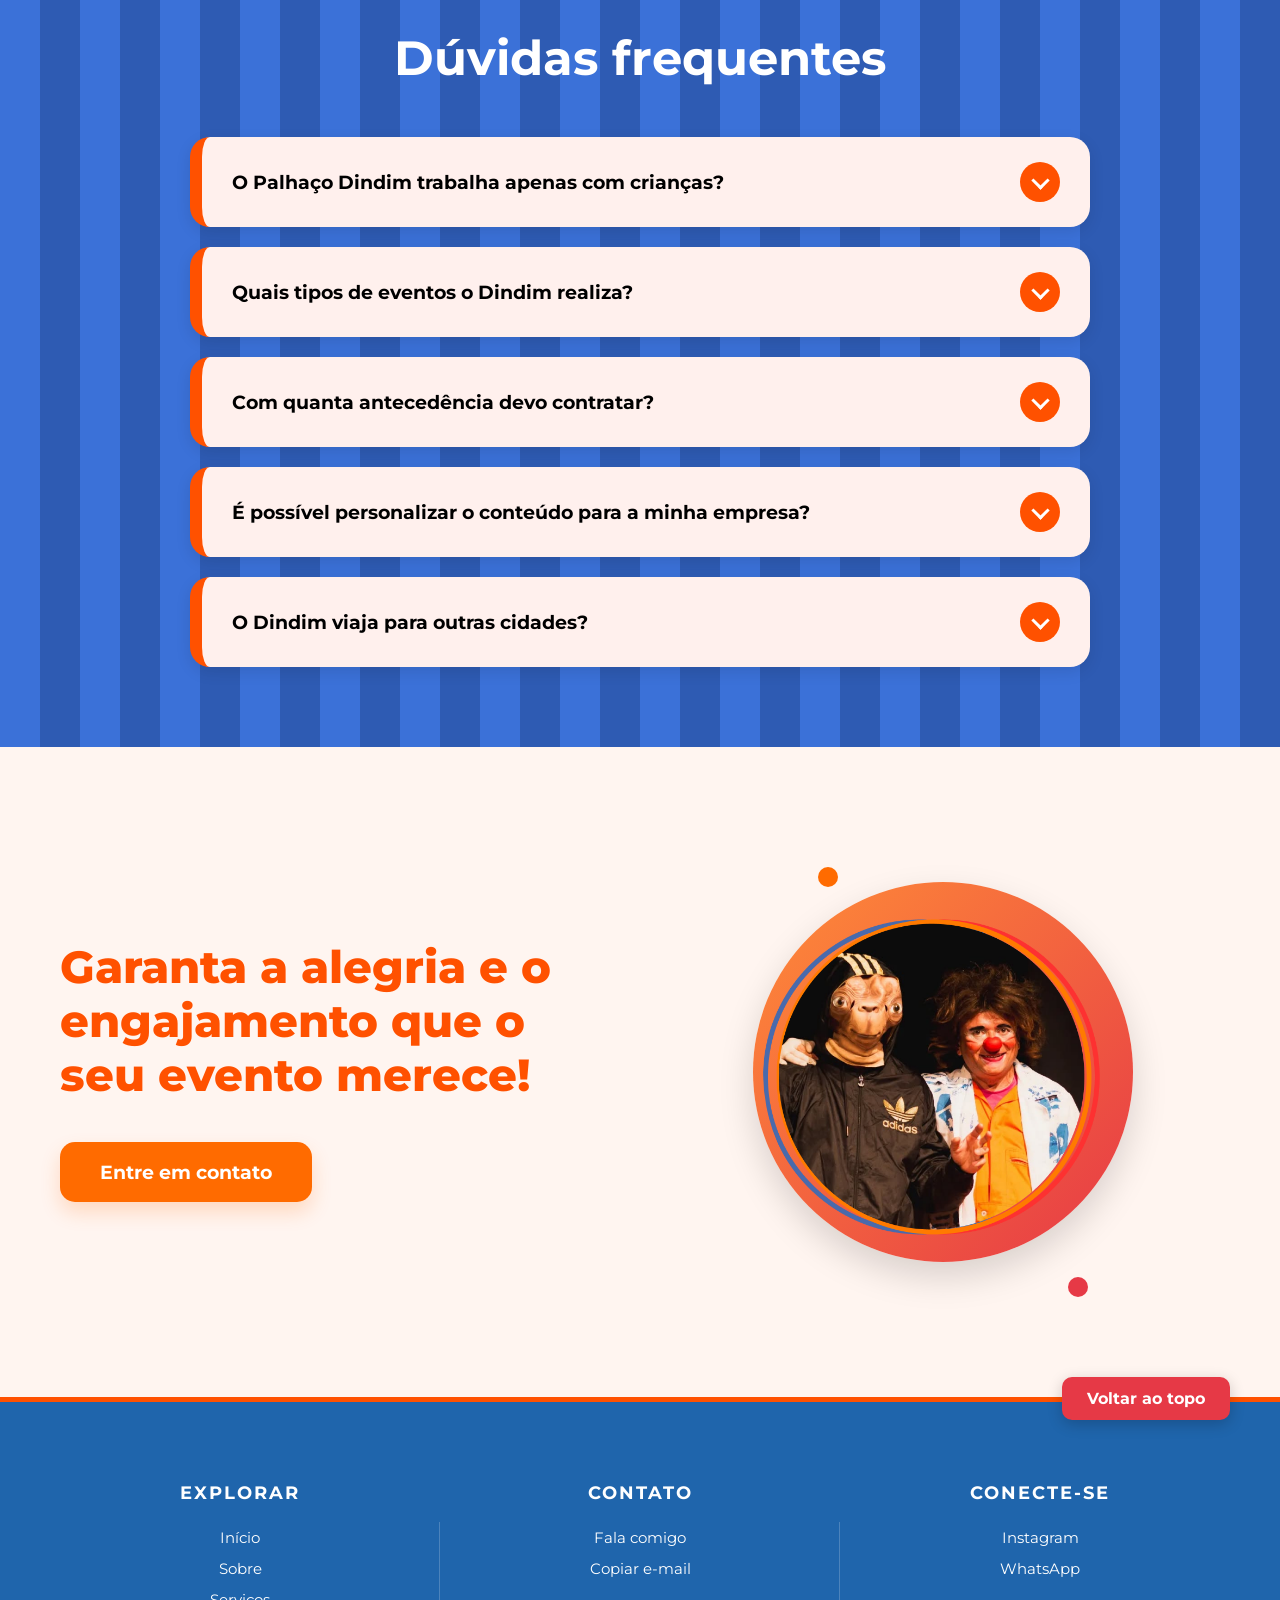
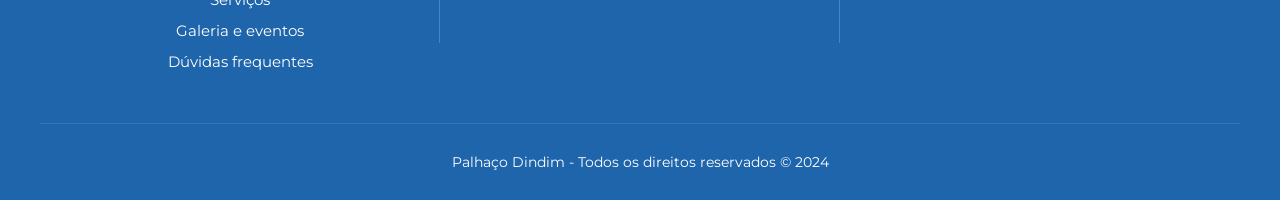
==== commit 2aedfbb7: "alterando sessão sobre" ====
--- a/index.html
+++ b/index.html
@@ -65,82 +65,62 @@
     </section>
 
 
-    <!----Section 2 apresentação-->
-    <section id="sobre" class="about">
+    <!-- Section 2: Apresentação -->
+<section id="sobre" class="about">
     <div class="container">
-        <!-- Parte 1: Texto na Esquerda, Imagem na Direita -->
+        
+        <!-- Primeira Parte: Sobre o Dindim -->
+        <!-- Desktop: Texto(Esq) | Imagem(Dir) -->
+        <!-- Mobile: Texto(Topo) | Imagem(Baixo) -->
         <div class="about-row">
             <div class="about-content">
-                <h1 class="about-title">Sobre o Dindin</h1>
+                <h1 class="about-title">Sobre o Dindim</h1>
                 <p>
                     O palhaço Dindim desenvolve o serviço especializado de abordagem social com 
-                    <span class="highlight">crianças e adolescentes</span> em situação de rua, 
-                    através de ações de cunho sociopedagógico que têm por finalidade a 
-                    <span class="highlight">superação das violações de seus direitos.</span>
+                    <span class="highlight">crianças e adolescentes</span> em situação de rua...
                 </p>
                 <p>
                     Processo planejado de aproximação, escuta qualificada e construção de vínculo 
-                    de confiança com essas crianças, e suas famílias, de modo a 
-                    <span class="highlight">atender, acompanhar e construir</span> o processo de 
-                    saídas das ruas.
+                    de confiança...
                 </p>
             </div>
             <div class="about-image">
-    <div class="dindim-frame">
-        <!-- Camada 1: Círculo grande de fundo (Vermelho/Rosa) -->
-        <div class="layer layer-bg"></div>
-        <!-- Camada 2: Aro fino decorativo (Laranja) -->
-        <div class="layer layer-ring"></div>
-        <!-- Camada 3: A foto principal com borda grossa -->
-        <div class="photo-wrapper">
-            <img src="imgs/section-2-esq-dindin.png" alt="Palhaço Dindim">
-        </div>
-    </div>
-</div>
-        </div>
-
-        <!-- Parte 2: Imagem na Esquerda, Texto na Direita -->
+                <div class="dindim-frame">
+                    <div class="layer layer-bg"></div>
+                    <div class="layer layer-ring"></div>
+                    <div class="photo-wrapper">
+                        <img src="imgs/section-2-esq-dindin.png" alt="Palhaço Dindim">
+                    </div>
+                </div>
+            </div>
+        </div>
+
+        <!-- Segunda Parte: Turma do Dindim -->
+        <!-- Desktop: Imagem(Esq) | Texto(Dir) -> Usamos a classe 'reverse' -->
+        <!-- Mobile: Texto(Topo) | Imagem(Baixo) -> A ordem natural prevalece -->
         <div class="about-row reverse">
-            <div class="about-image">
-    <div class="dindim-frame">
-        <!-- Camada 1: Círculo grande de fundo (Vermelho/Rosa) -->
-        <div class="layer layer-bg"></div>
-        <!-- Camada 2: Aro fino decorativo (Laranja) -->
-        <div class="layer layer-ring"></div>
-        <!-- Camada 3: A foto principal com borda grossa -->
-        <div class="photo-wrapper">
-            <img src="imgs/trio-dindin.png" alt="Palhaço Dindim">
-        </div>
-        <br>
-    </div>
-</div>
             <div class="about-content">
-                <br>
-                <br>
-                <br>
-                <br>
-                <br>
-                <br>
-                <br>
-                <br>
-                <br>
-            
-                <h1 class="about-title">Turma do Dindim</h1>
-        
+                <h1 class="about-title">A turma do Dindim</h1>
                 <p>
                     O palhaço Dindim desenvolve o serviço especializado de abordagem social com 
-                    <span class="highlight">crianças e adolescentes</span> em situação de rua, 
-                    através de ações de cunho sociopedagógico que têm por finalidade a 
-                    <span class="highlight">superação das violações de seus direitos.</span>
+                    <span class="highlight">crianças e adolescentes</span> em situação de rua...
                 </p>
                 <p>
                     Processo planejado de aproximação, escuta qualificada e construção de vínculo 
-                    de confiança com essas crianças, e suas famílias, de modo a 
-                    <span class="highlight">atender, acompanhar e construir</span> o processo de 
-                    saídas das ruas.
+                    de confiança...
                 </p>
             </div>
-        </div>
+            <div class="about-image">
+                <div class="dindim-frame">
+                    <div class="layer layer-bg"></div>
+                    <div class="layer layer-ring"></div>
+                    <div class="photo-wrapper">
+                        <img src="imgs/dindin-sobre2.png" alt="Palhaço Dindim">
+                    </div>
+                </div>
+            </div>
+        </div>
+
     </div>
 </section>
 
--- a/style.css
+++ b/style.css
@@ -199,9 +199,10 @@
 }
 /*section2 - apresentação*/
 /* --- SEÇÃO SOBRE --- */
+/* --- SEÇÃO SOBRE (MODIFICADA) --- */
 .about {
     padding: 80px 0;
-    background-color: #FFF5F0; 
+    background-color: #ffffff; 
     overflow: hidden;
 }
 
@@ -210,22 +211,28 @@
     align-items: center;
     justify-content: space-between;
     gap: 60px;
-    margin-bottom: 80px; /* Espaço entre as duas partes */
-}
-
-/* Inverte a ordem na segunda parte */
+    margin-bottom: 100px; /* Espaçamento entre as seções */
+}
+
+/* Lógica de Inversão apenas no Desktop */
 .about-row.reverse {
-    flex-direction: row-reverse;
+    flex-direction: row-reverse; /* Inverte Imagem para esquerda e Texto para direita */
 }
 
 .about-content {
+    flex: 1.2; /* Texto ganha mais espaço */
+}
+
+.about-image {
     flex: 1;
+    display: flex;
+    justify-content: center;
 }
 
 .about-title {
     color: var(--laranja-principal);
-    font-size: 3rem;
-    margin-bottom: 30px;
+    font-size: 2.5rem;
+    margin-bottom: 25px;
     font-weight: 800;
 }
 
@@ -237,47 +244,31 @@
     text-align: justify;
 }
 
-/* Destaque em Laranja */
-.highlight {
-    color: var(--laranja-principal);
-    font-weight: 700;
-}
-
-/* --- EFEITO DAS IMAGENS CIRCULARES --- */
-.about-image {
-    flex: 1;
-    display: flex;
-    justify-content: center;
-    position: relative;
-}
-
-.image-circle-wrapper {
-    position: relative;
-    width: 350px;
-    height: 350px;
-    z-index: 2;
-}
-
-/* A borda decorativa vermelha/laranja atrás da foto */
-.image-circle-wrapper::before {
-    content: "";
-    position: absolute;
-    width: 100%;
-    height: 100%;
-    background-color: #E63946; /* Vermelho do detalhe */
-    border-radius: 50%;
-    top: 15px;
-    left: 15px;
-    z-index: -1;
-}
-
-.image-circle-wrapper img {
-    width: 100%;
-    height: 100%;
-    object-fit: cover;
-    border-radius: 50%;
-    border: 8px solid var(--laranja-principal);
-    box-shadow: 0 10px 20px rgba(0,0,0,0.1);
+/* --- RESPONSIVIDADE (MOBILE) --- */
+@media (max-width: 992px) {
+    /* Forçamos ambas as seções a serem colunas comuns (Texto em cima, Imagem embaixo) */
+    .about-row, .about-row.reverse {
+        flex-direction: column !important; 
+        text-align: center;
+        gap: 40px;
+        margin-bottom: 80px;
+    }
+
+    .about-content {
+        order: 1; /* Garante que o texto seja o primeiro item da coluna */
+    }
+
+    .about-image {
+        order: 2; /* Garante que a imagem seja o segundo item da coluna */
+    }
+
+    .about-content p {
+        text-align: center; /* Centraliza o texto no celular */
+    }
+
+    .about-title {
+        font-size: 2rem;
+    }
 }
 
 
@@ -856,24 +847,30 @@
 }
 
 /* --- RESPONSIVIDADE SOBRE --- */
+/* --- RESPONSIVIDADE (MOBILE) --- */
 @media (max-width: 992px) {
+    /* Forçamos ambas as seções a serem colunas comuns (Texto em cima, Imagem embaixo) */
     .about-row, .about-row.reverse {
-        flex-direction: column;
+        flex-direction: column !important; 
         text-align: center;
         gap: 40px;
+        margin-bottom: 80px;
+    }
+
+    .about-content {
+        order: 1; /* Garante que o texto seja o primeiro item da coluna */
+    }
+
+    .about-image {
+        order: 2; /* Garante que a imagem seja o segundo item da coluna */
     }
 
     .about-content p {
-        text-align: center;
-    }
-
-    .image-circle-wrapper {
-        width: 280px;
-        height: 280px;
+        text-align: center; /* Centraliza o texto no celular */
     }
 
     .about-title {
-        font-size: 2.2rem;
+        font-size: 2rem;
     }
 }
 
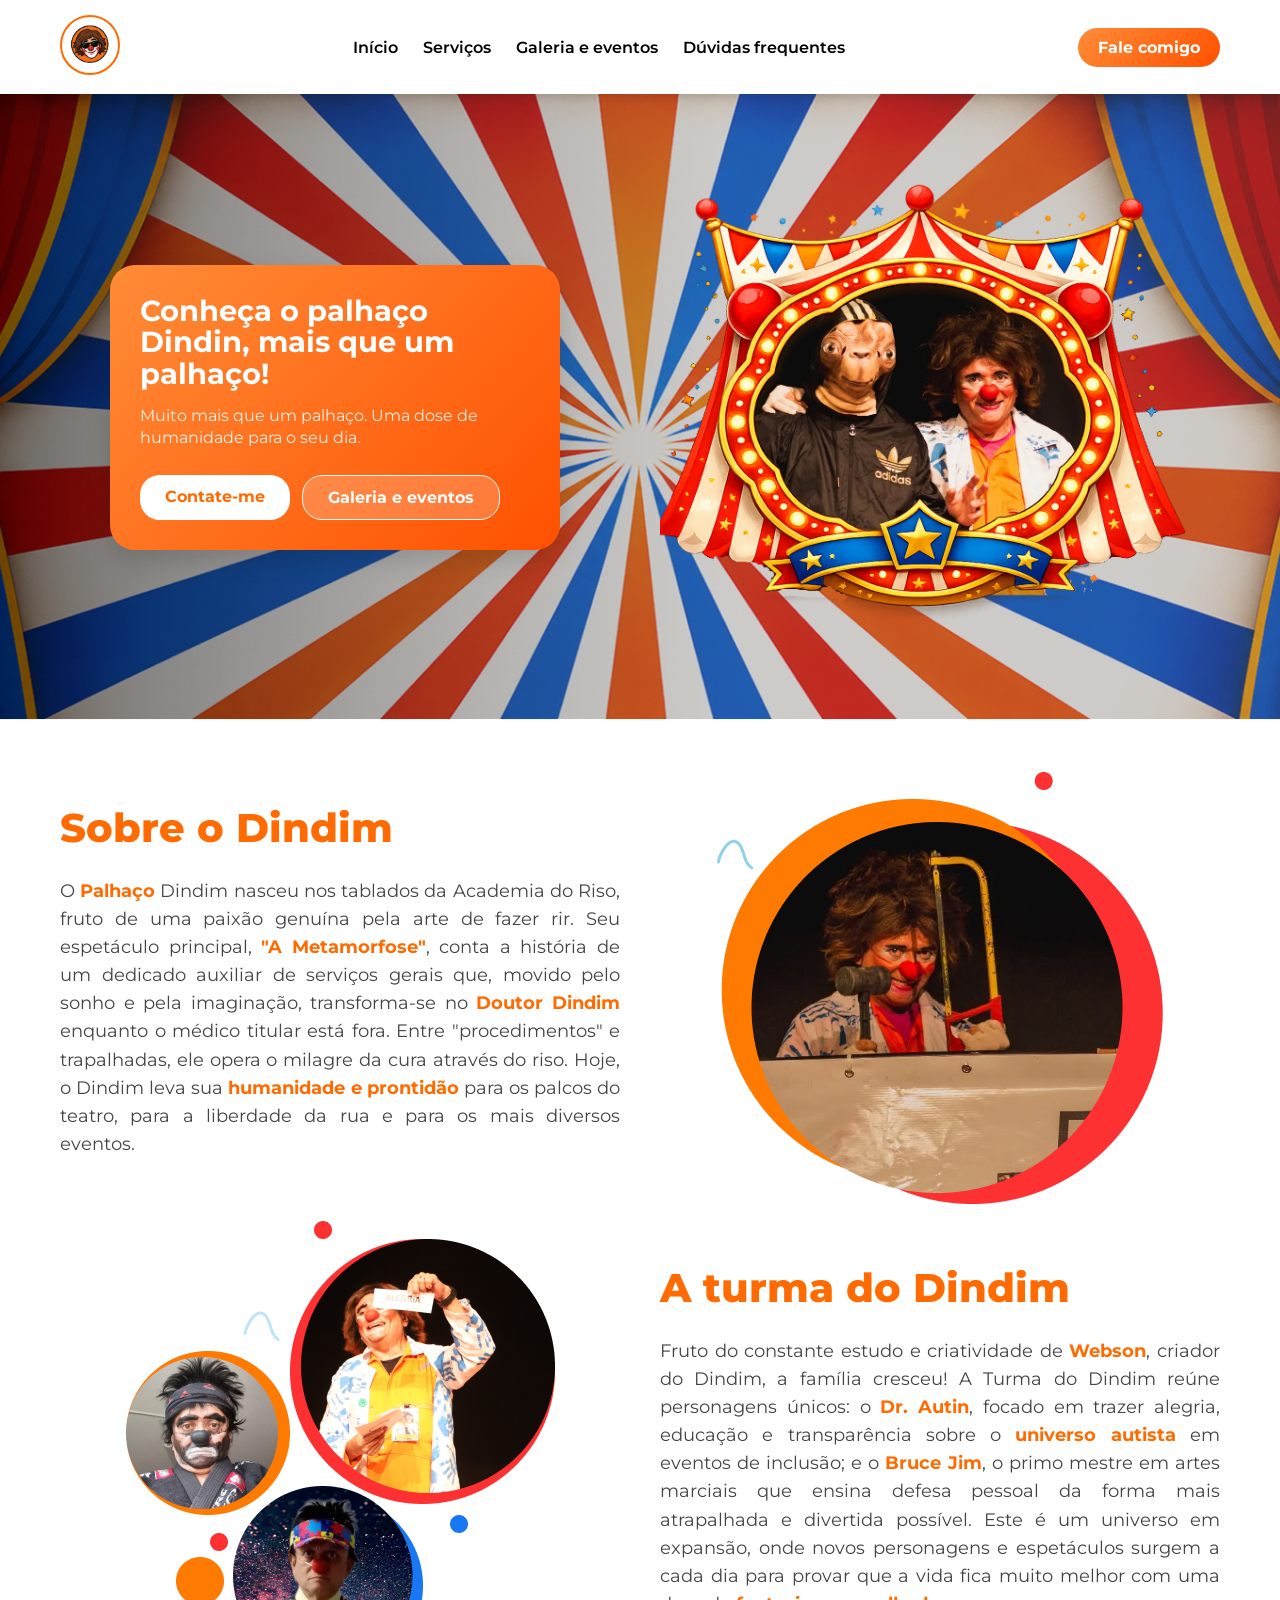
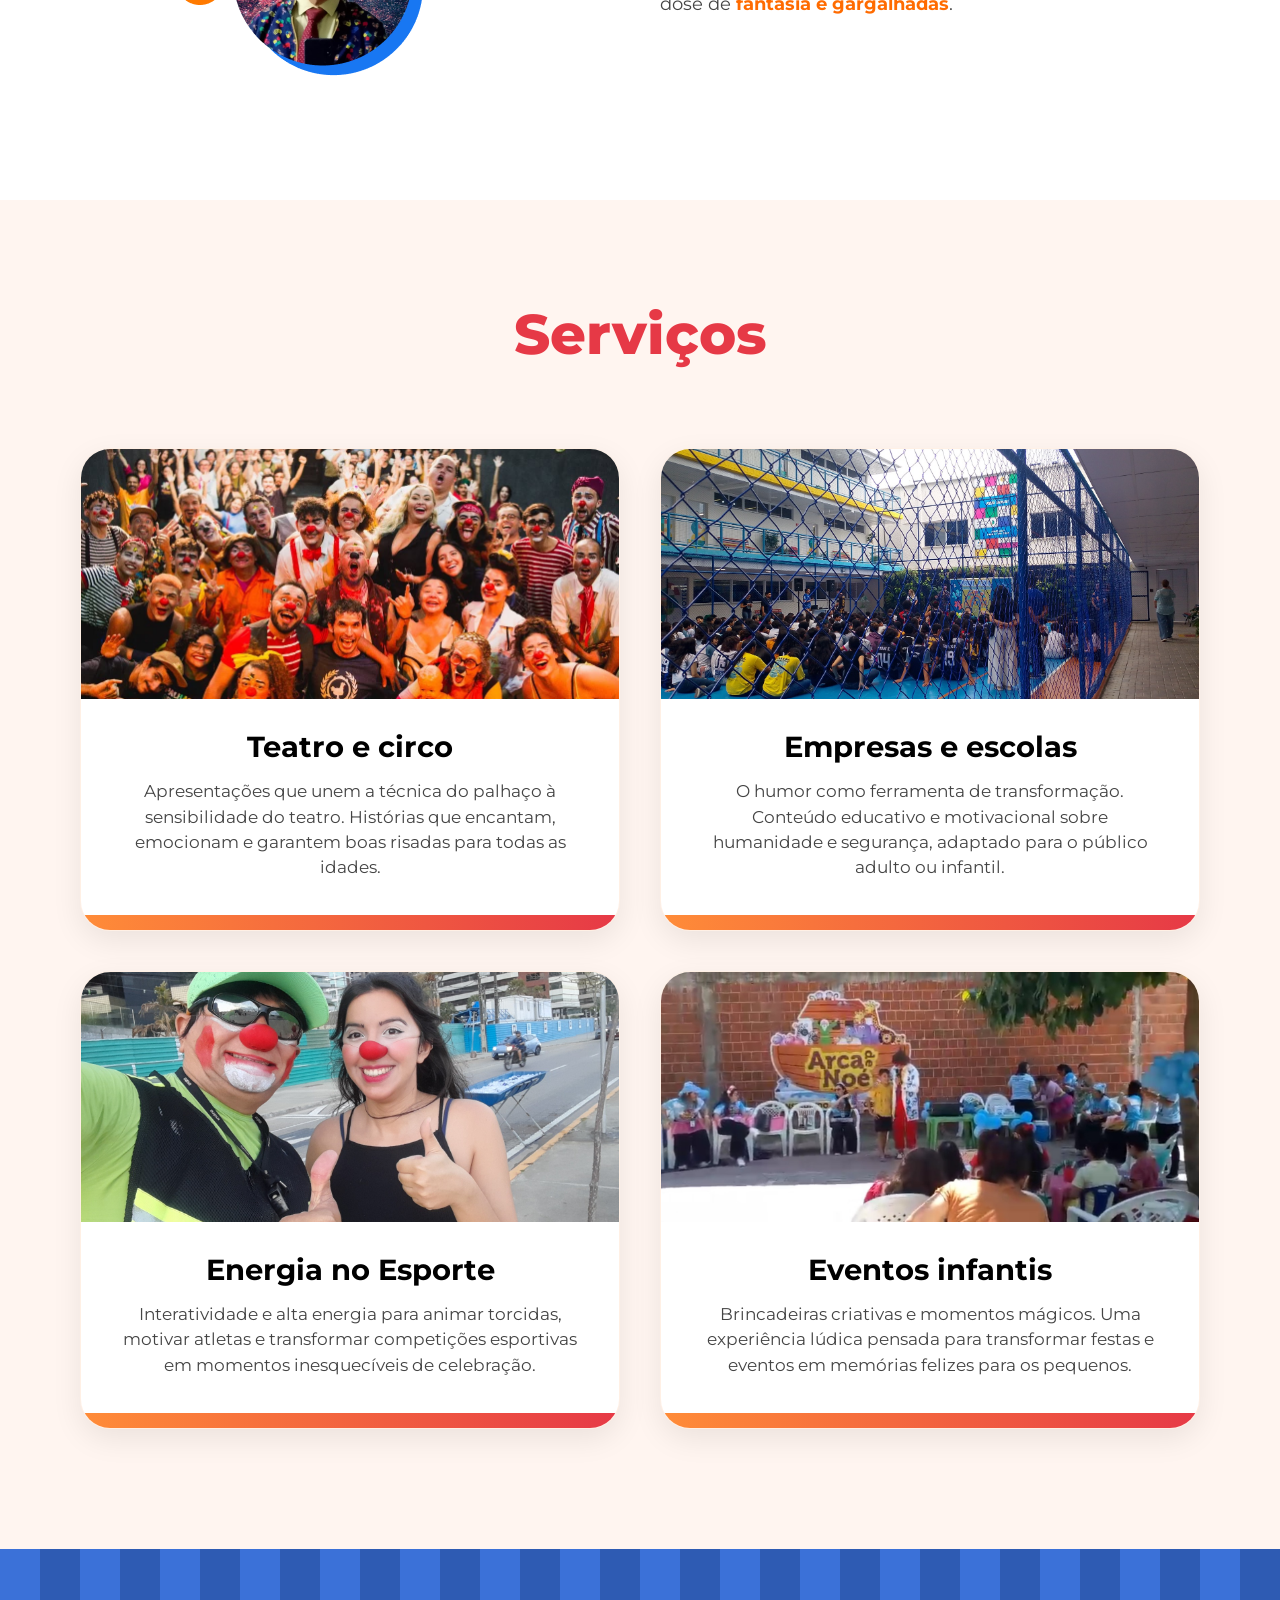
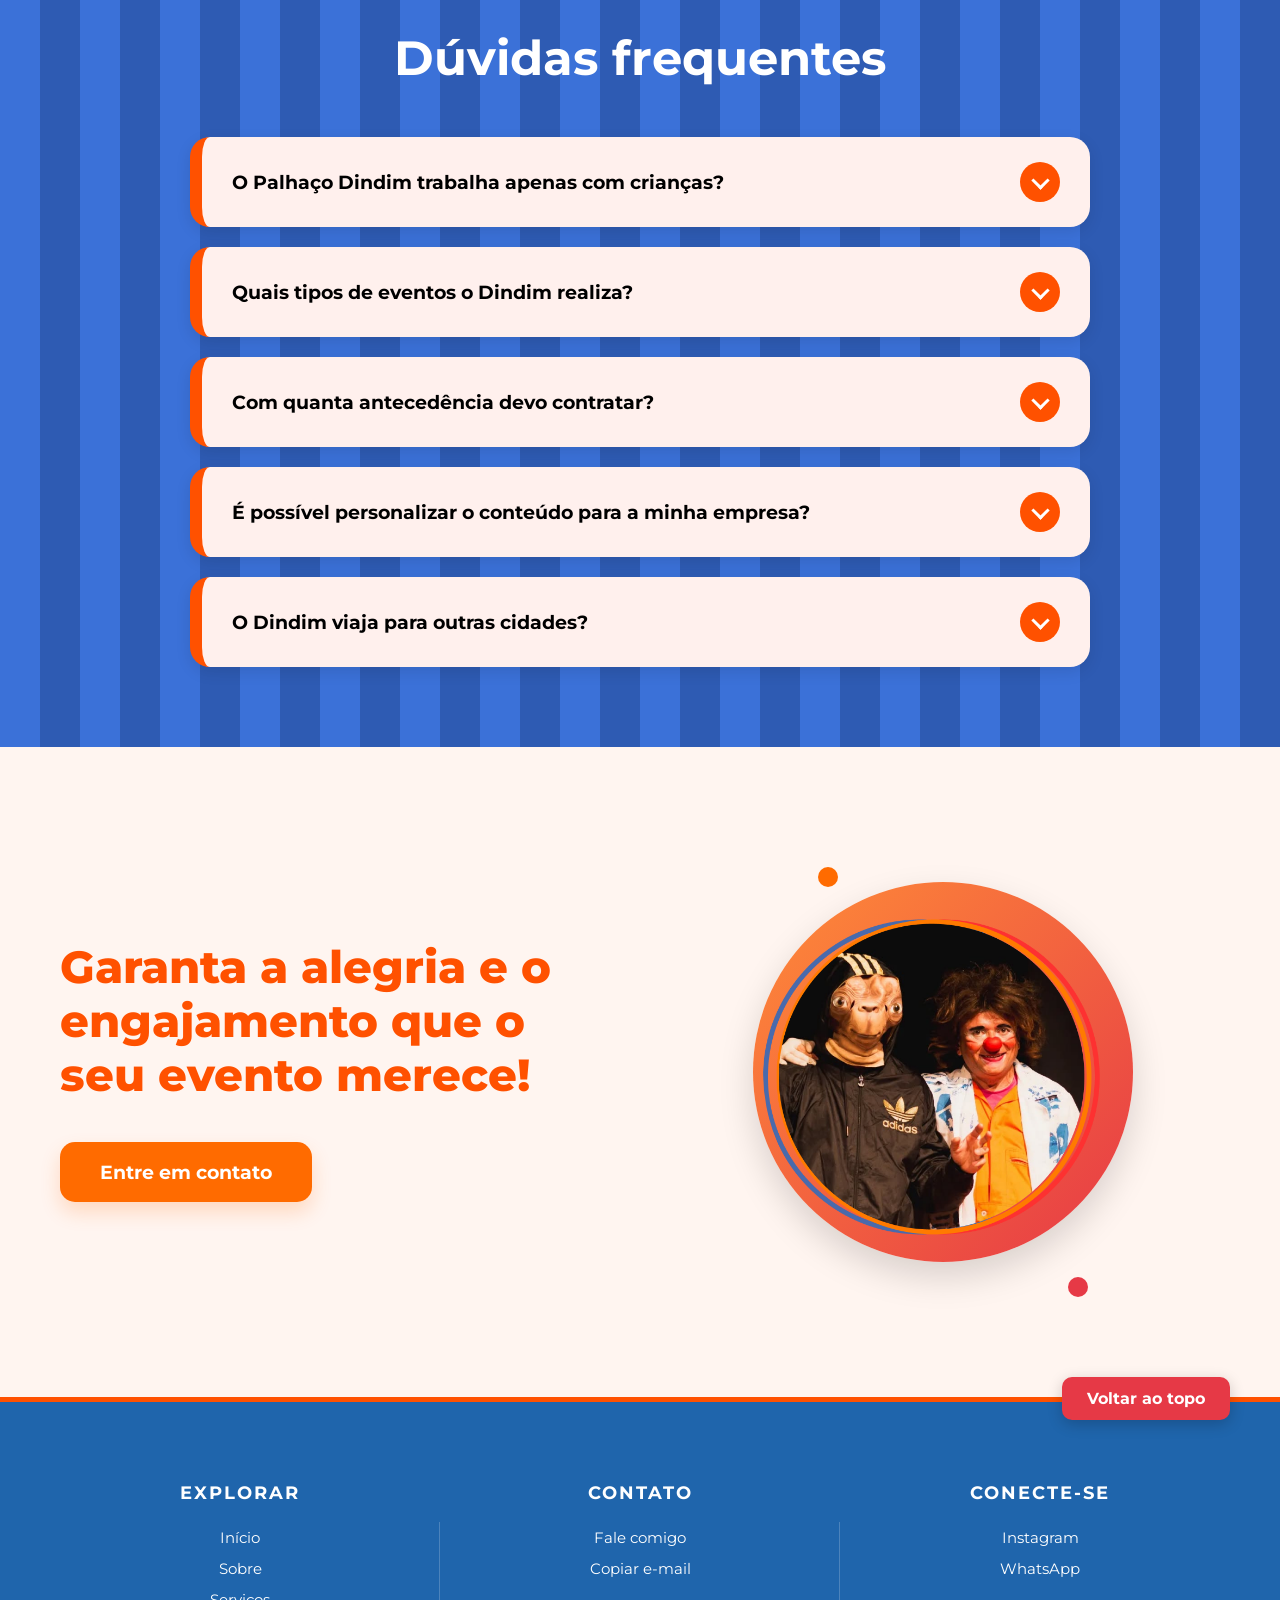
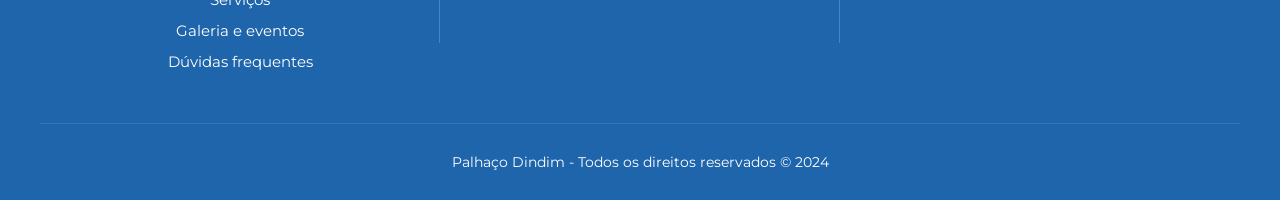
==== commit 5a292b78: "inserindo ultimas modificações" ====
--- a/index.html
+++ b/index.html
@@ -31,12 +31,12 @@
                 <li><a href="galeria.html">Galeria e eventos</a></li>
                 <li><a href="#faq">Dúvidas frequentes</a></li>
                 <!-- Botão aparece dentro do menu no celular -->
-                <li class="mobile-cta-item"><a href="https://wa.me/5585988026587" class="btn-whatsapp">Fala comigo</a></li>
+                <li class="mobile-cta-item"><a href="https://wa.me/5585988026587" class="btn-whatsapp">Fale comigo</a></li>
             </ul>
         </nav>
 
         <div class="nav-cta">
-            <a href="https://wa.me/5585988026587" class="btn-whatsapp">Fala comigo</a>
+            <a href="https://wa.me/5585988026587" class="btn-whatsapp">Fale comigo</a>
         </div>
     </div>
 </header>
@@ -76,12 +76,7 @@
             <div class="about-content">
                 <h1 class="about-title">Sobre o Dindim</h1>
                 <p>
-                    O palhaço Dindim desenvolve o serviço especializado de abordagem social com 
-                    <span class="highlight">crianças e adolescentes</span> em situação de rua...
-                </p>
-                <p>
-                    Processo planejado de aproximação, escuta qualificada e construção de vínculo 
-                    de confiança...
+                    O <span class="highlight">Palhaço</span> Dindim nasceu nos tablados da Academia do Riso, fruto de uma paixão genuína pela arte de fazer rir. Seu espetáculo principal, <span class="highlight">"A Metamorfose"</span>, conta a história de um dedicado auxiliar de serviços gerais que, movido pelo sonho e pela imaginação, transforma-se no <span class="highlight">Doutor Dindim</span> enquanto o médico titular está fora. Entre "procedimentos" e trapalhadas, ele opera o milagre da cura através do riso. Hoje, o Dindim leva sua <span class="highlight">humanidade e prontidão</span> para os palcos do teatro, para a liberdade da rua e para os mais diversos eventos.
                 </p>
             </div>
             <div class="about-image">
@@ -102,13 +97,10 @@
             <div class="about-content">
                 <h1 class="about-title">A turma do Dindim</h1>
                 <p>
-                    O palhaço Dindim desenvolve o serviço especializado de abordagem social com 
-                    <span class="highlight">crianças e adolescentes</span> em situação de rua...
+                    Fruto do constante estudo e criatividade de <span class="highlight">Webson</span>, criador do Dindim, a família cresceu! A Turma do Dindim reúne personagens únicos: o <span class="highlight">Dr. Autin</span>, focado em trazer alegria, educação e transparência sobre o <span class="highlight">universo autista</span> em eventos de inclusão; e o <span class="highlight">Bruce Jim</span>, o primo mestre em artes marciais que ensina defesa pessoal da forma mais atrapalhada e divertida possível. Este é um universo em expansão, onde novos personagens e espetáculos surgem a cada dia para provar que a vida fica muito melhor com uma dose de <span class="highlight">fantasia e gargalhadas</span>.
+                    
                 </p>
-                <p>
-                    Processo planejado de aproximação, escuta qualificada e construção de vínculo 
-                    de confiança...
-                </p>
+               
             </div>
             <div class="about-image">
                 <div class="dindim-frame">
@@ -238,7 +230,7 @@
                     <span class="icon"></span>
                 </summary>
                 <div class="faq-content">
-                    <p>Sim! O operário do riso viaja para levar suas aventuras a qualquer lugar. Entre em contato para conversarmos sobre a logística para a sua região.</p>
+                    <p>Sim! Dindim viaja para levar suas aventuras a qualquer lugar. Entre em contato para conversarmos sobre a logística para a sua região.</p>
                 </div>
             </details>
         </div>
@@ -296,7 +288,7 @@
         <div class="footer-col">
             <h3>CONTATO</h3>
             <ul class="footer-links">
-                <li><a href="https://wa.me/seunumero" target="_blank">Fala comigo</a></li>
+                <li><a href="https://wa.me/seunumero" target="_blank">Fale comigo</a></li>
                 <li><a href="javascript:void(0)" onclick="copyEmail()" id="email-link">Copiar e-mail</a></li>
             </ul>
         </div>
--- a/style.css
+++ b/style.css
@@ -940,3 +940,8 @@
     
 }
 
+/* Em vez de apenas .highlight, use assim: */
+.about-content .highlight {
+    color: var(--laranja-principal) !important;
+    font-weight: 700;
+}
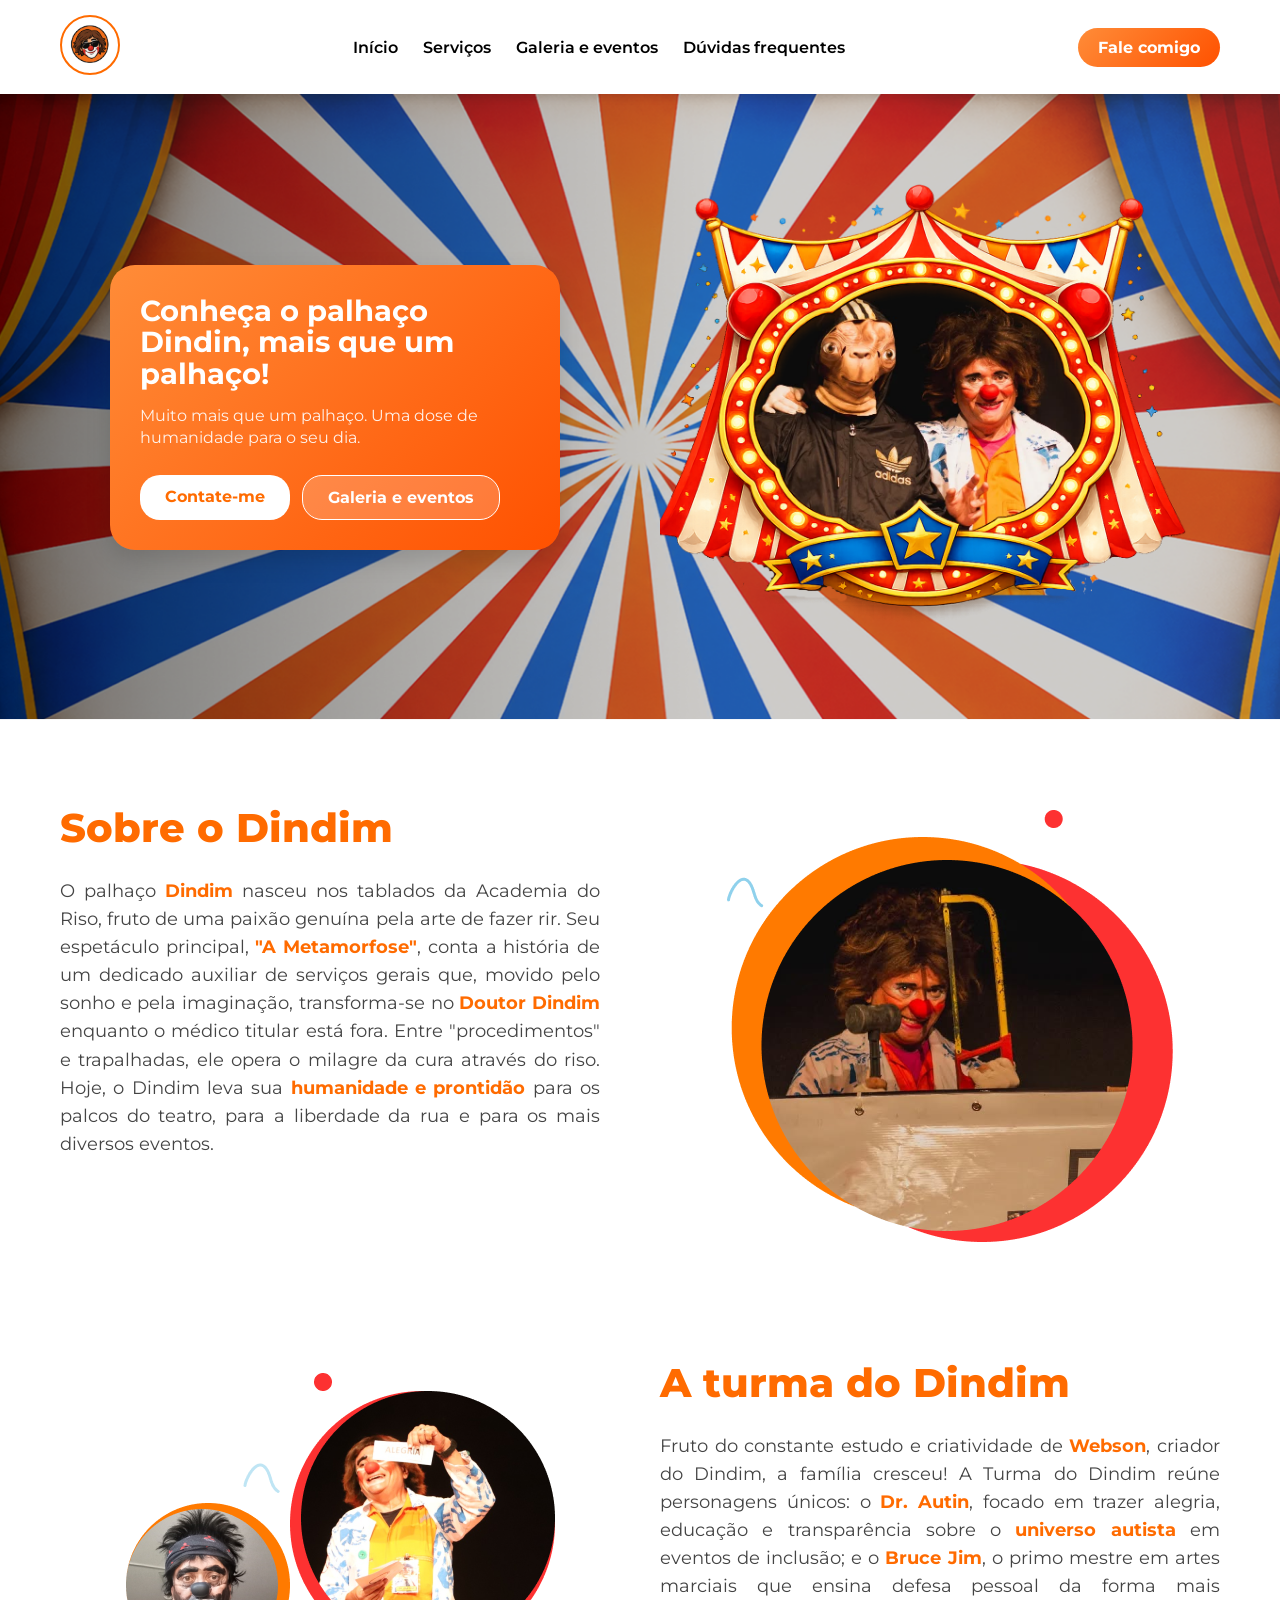
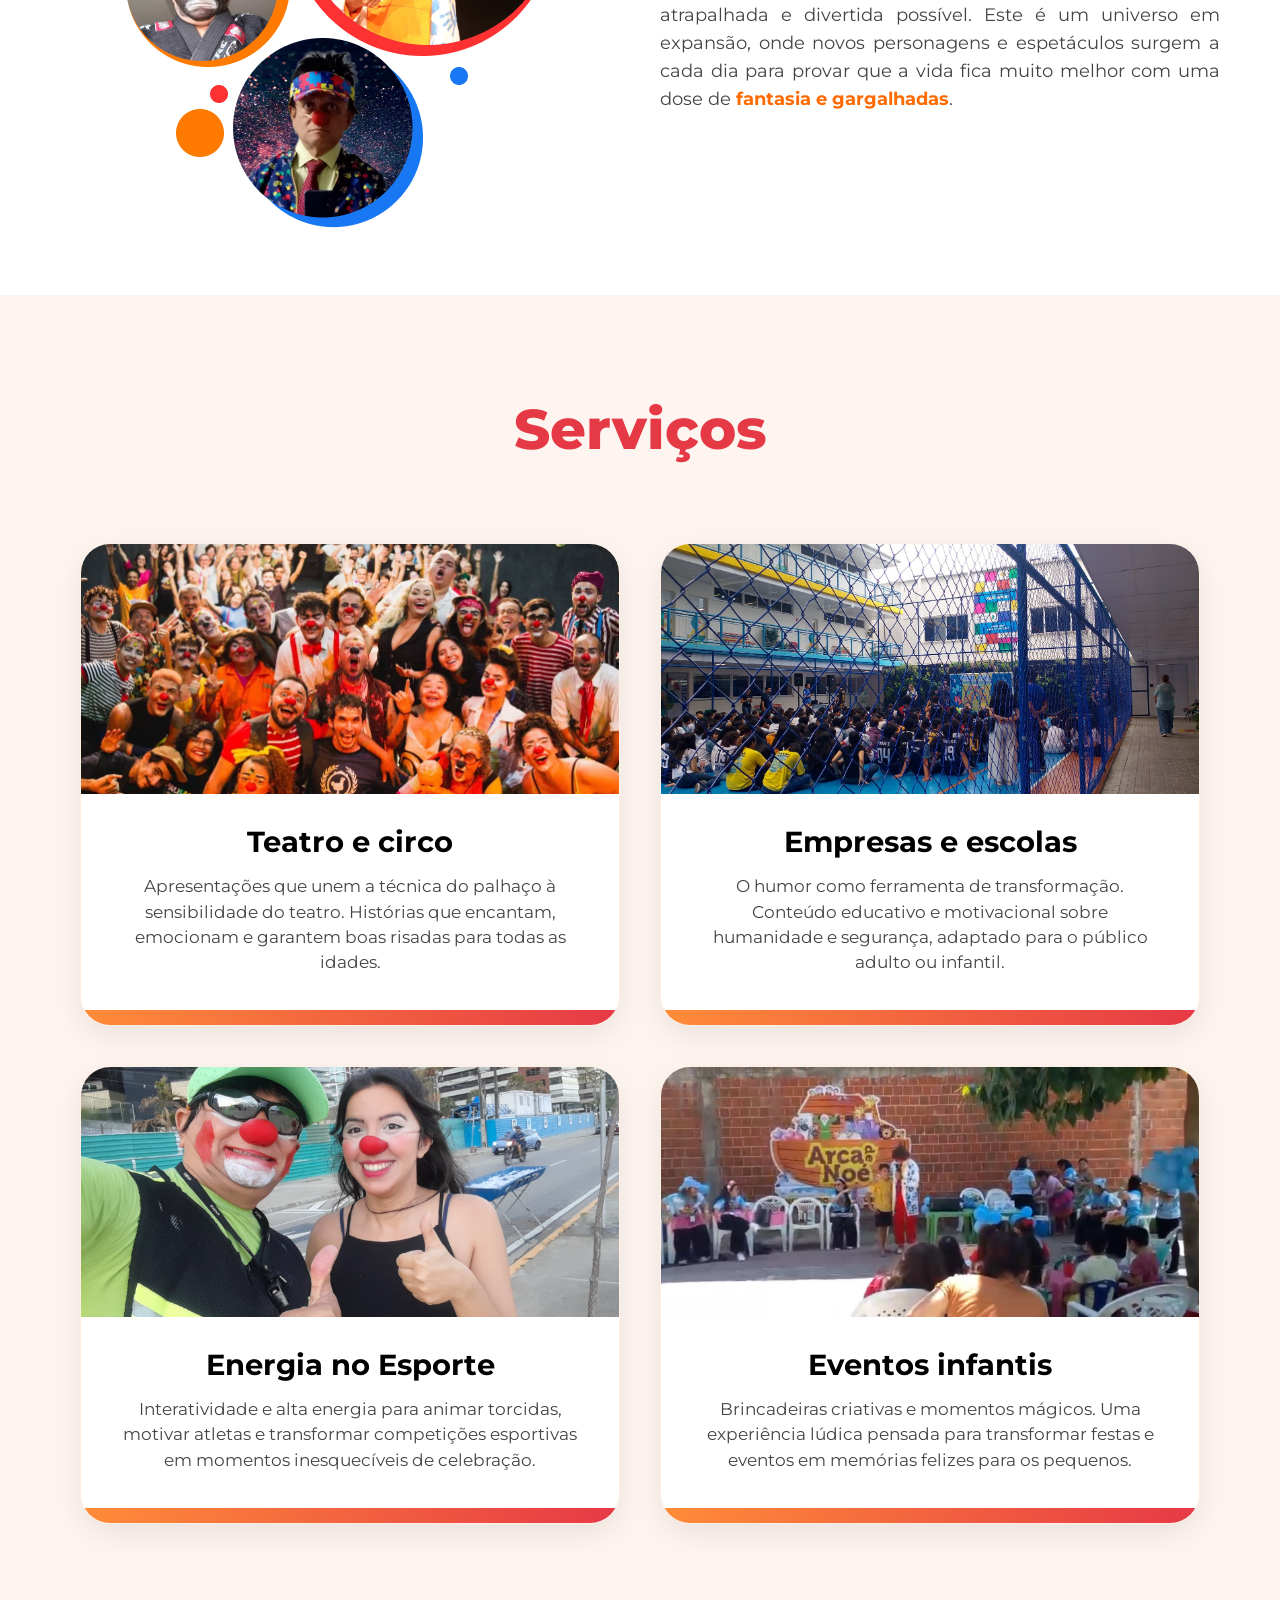
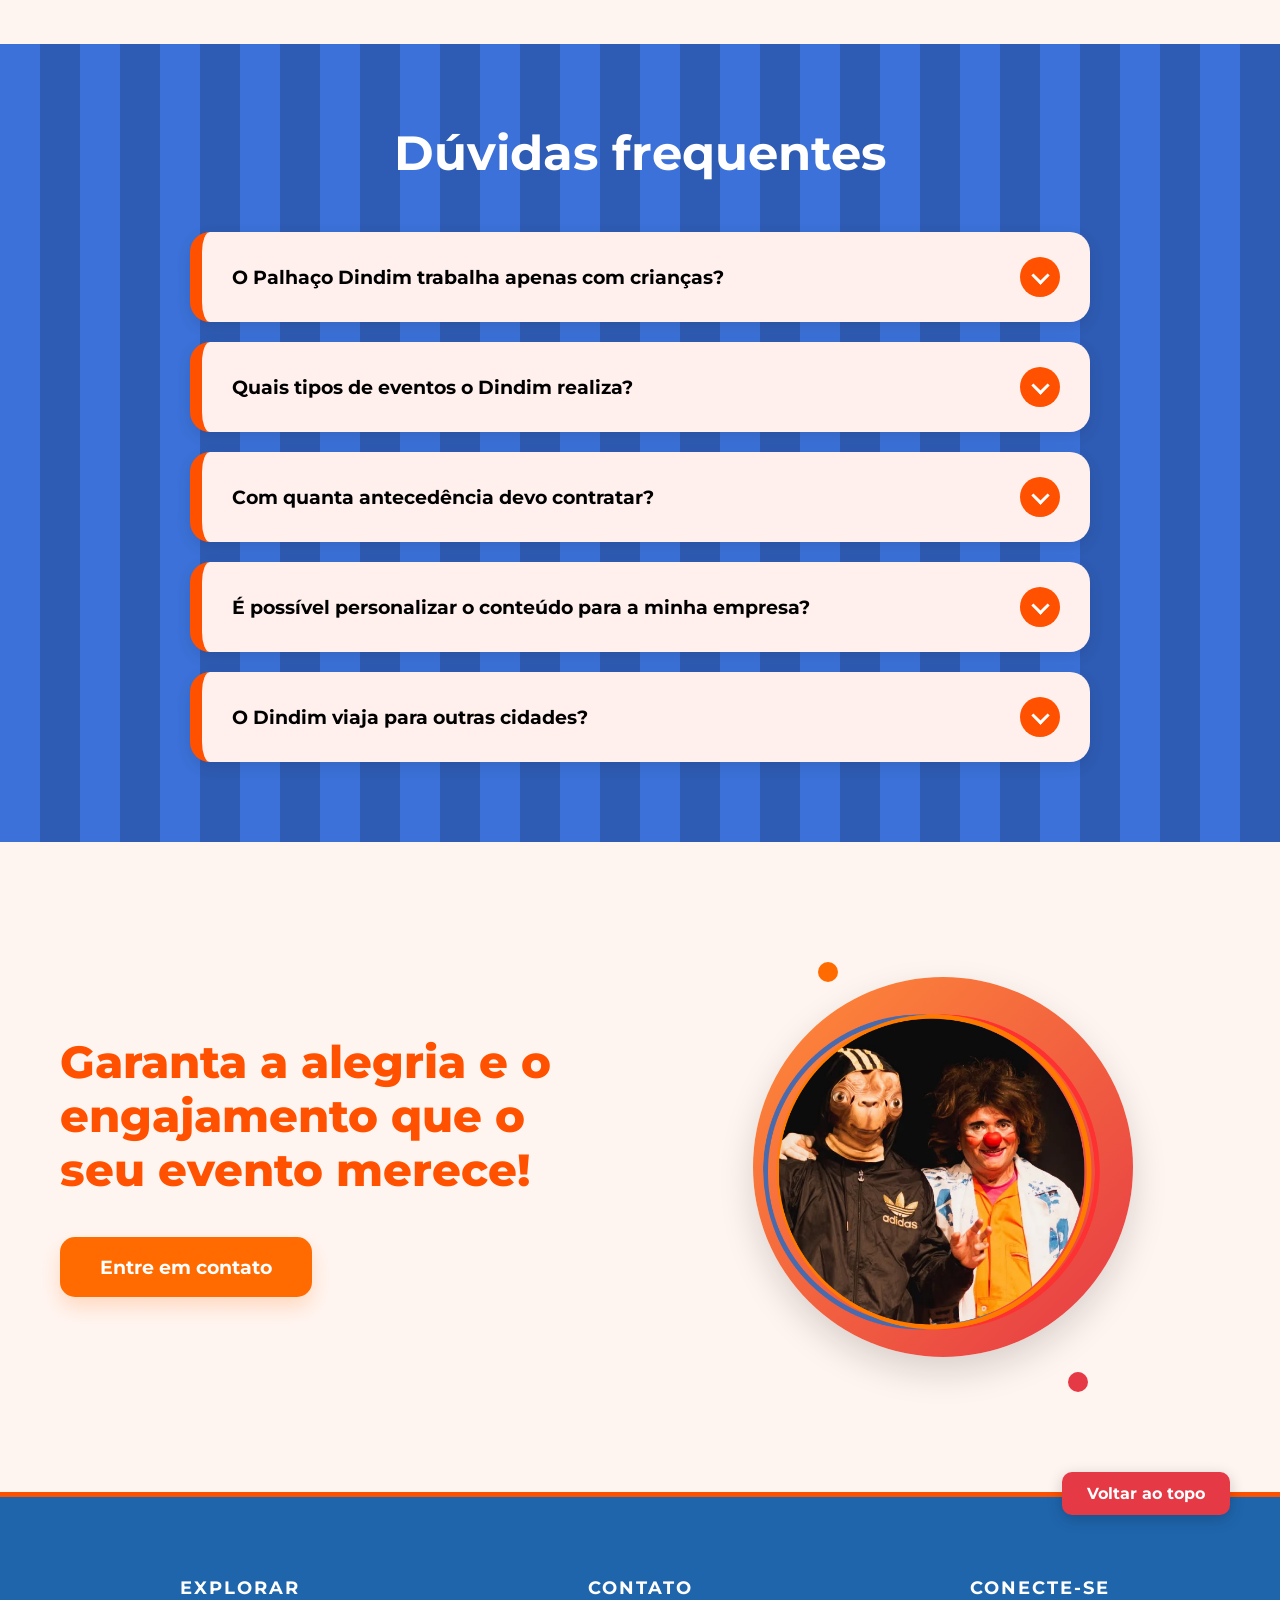
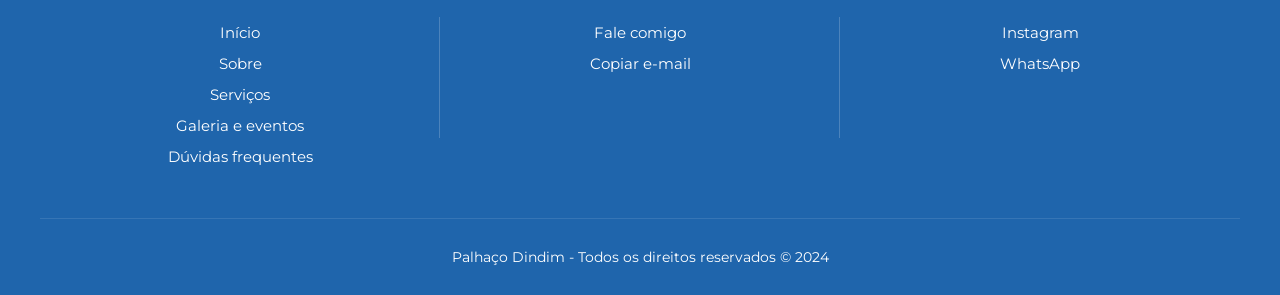
==== commit 838f372f: "melhorando o padding" ====
--- a/index.html
+++ b/index.html
@@ -7,7 +7,7 @@
     <link rel="stylesheet" href="style.css">
     <!-- Fonte sugerida para um visual moderno e amigável -->
     <link href="https://fonts.googleapis.com/css2?family=Montserrat:wght@400;700&display=swap" rel="stylesheet">
-    <link rel="shortcut icon" href="imgs/logo-dindin-navbar.png" type="image/x-icon">
+    <link rel="shortcut icon" href="imgs/favicon-dindim.png" type="image/x-icon">
 </head>
 <body>
 
@@ -76,19 +76,29 @@
             <div class="about-content">
                 <h1 class="about-title">Sobre o Dindim</h1>
                 <p>
-                    O <span class="highlight">Palhaço</span> Dindim nasceu nos tablados da Academia do Riso, fruto de uma paixão genuína pela arte de fazer rir. Seu espetáculo principal, <span class="highlight">"A Metamorfose"</span>, conta a história de um dedicado auxiliar de serviços gerais que, movido pelo sonho e pela imaginação, transforma-se no <span class="highlight">Doutor Dindim</span> enquanto o médico titular está fora. Entre "procedimentos" e trapalhadas, ele opera o milagre da cura através do riso. Hoje, o Dindim leva sua <span class="highlight">humanidade e prontidão</span> para os palcos do teatro, para a liberdade da rua e para os mais diversos eventos.
+                    O palhaço <span class="highlight">Dindim</span> nasceu nos tablados da Academia do Riso, fruto de uma paixão genuína pela arte de fazer rir. Seu espetáculo principal, <span class="highlight">"A Metamorfose"</span>, conta a história de um dedicado auxiliar de serviços gerais que, movido pelo sonho e pela imaginação, transforma-se no <span class="highlight">Doutor Dindim</span> enquanto o médico titular está fora. Entre "procedimentos" e trapalhadas, ele opera o milagre da cura através do riso. Hoje, o Dindim leva sua <span class="highlight">humanidade e prontidão</span> para os palcos do teatro, para a liberdade da rua e para os mais diversos eventos.
                 </p>
             </div>
+            <br>
             <div class="about-image">
                 <div class="dindim-frame">
                     <div class="layer layer-bg"></div>
                     <div class="layer layer-ring"></div>
                     <div class="photo-wrapper">
+                        <br>
+                        <br>
+                         <br>
+                        <br>
                         <img src="imgs/section-2-esq-dindin.png" alt="Palhaço Dindim">
                     </div>
                 </div>
             </div>
         </div>
+        <br>
+        <br>
+        <br>
+        <br>
+        <br>
 
         <!-- Segunda Parte: Turma do Dindim -->
         <!-- Desktop: Imagem(Esq) | Texto(Dir) -> Usamos a classe 'reverse' -->
@@ -107,6 +117,12 @@
                     <div class="layer layer-bg"></div>
                     <div class="layer layer-ring"></div>
                     <div class="photo-wrapper">
+                        <br>
+        <br>
+        <br>
+         <br>
+          <br>
+           <br>
                         <img src="imgs/dindin-sobre2.png" alt="Palhaço Dindim">
                     </div>
                 </div>
--- a/style.css
+++ b/style.css
@@ -944,4 +944,5 @@
 .about-content .highlight {
     color: var(--laranja-principal) !important;
     font-weight: 700;
-}+}
+
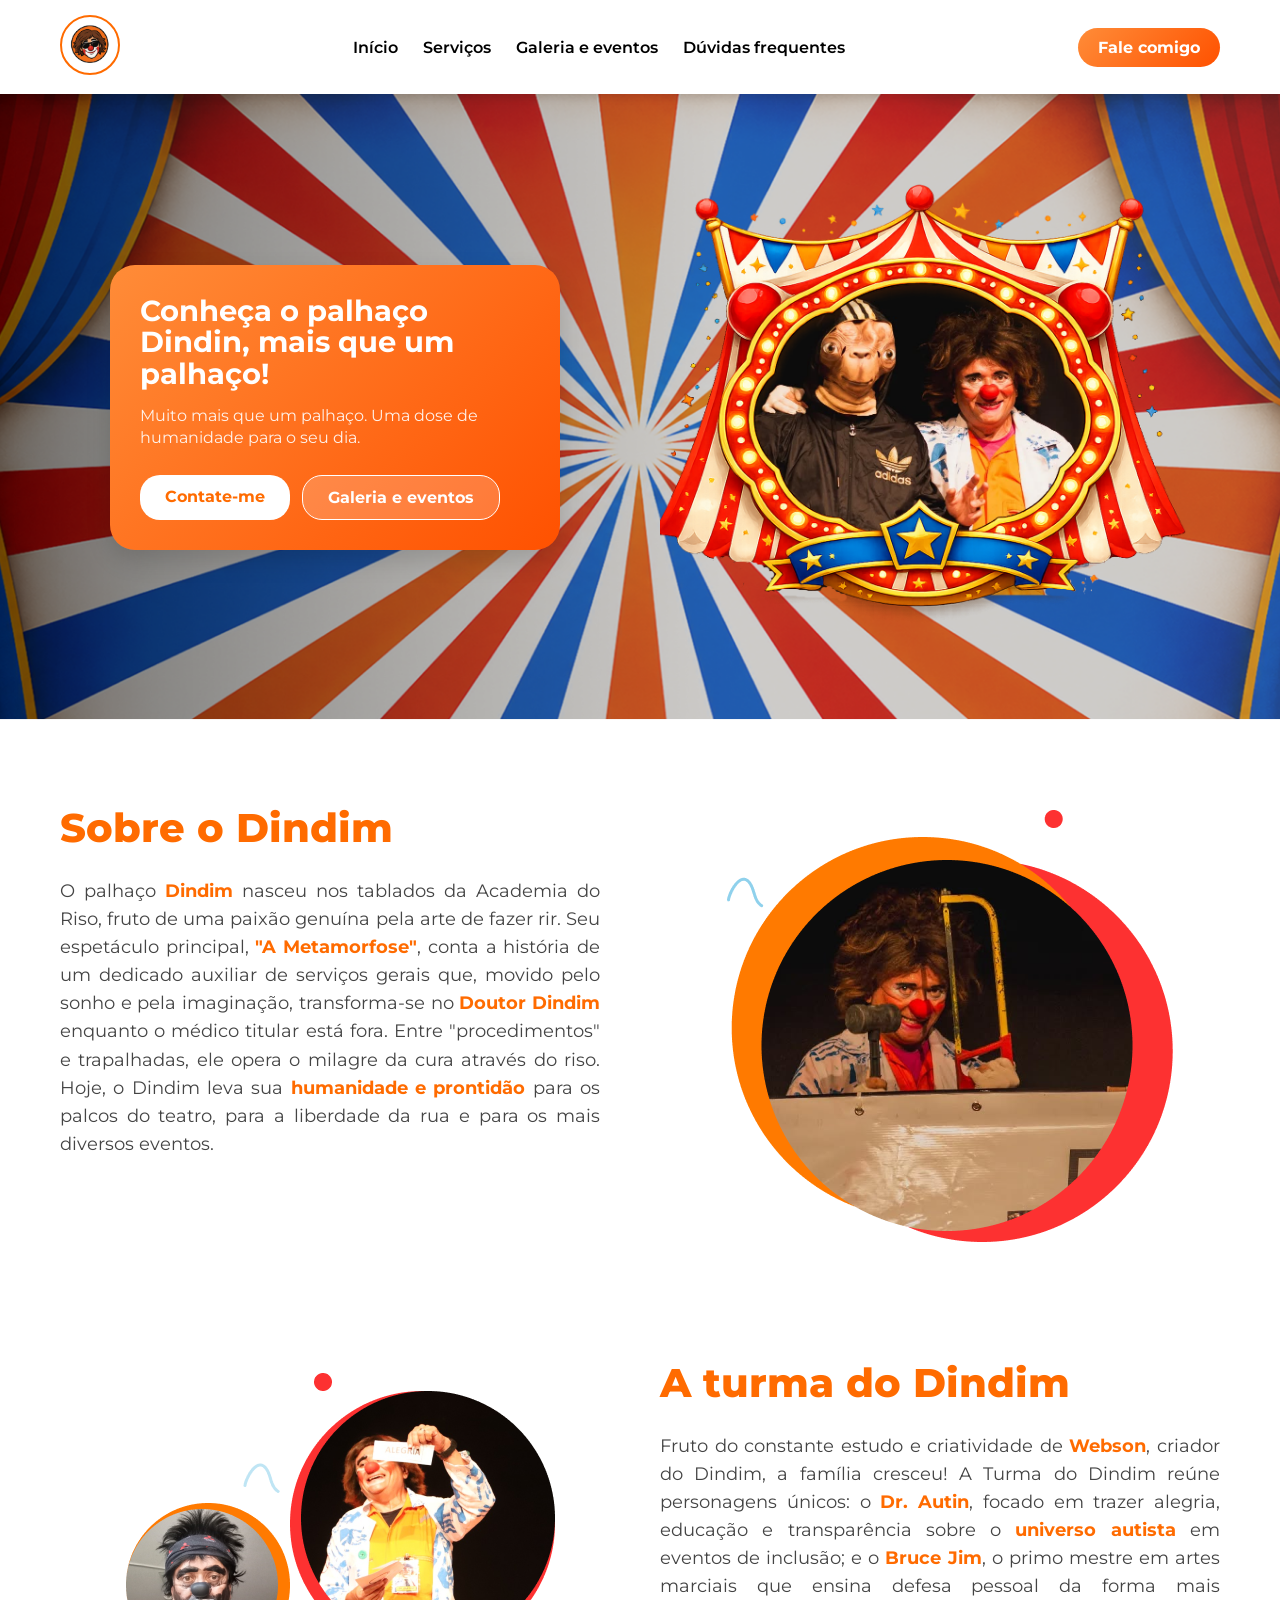
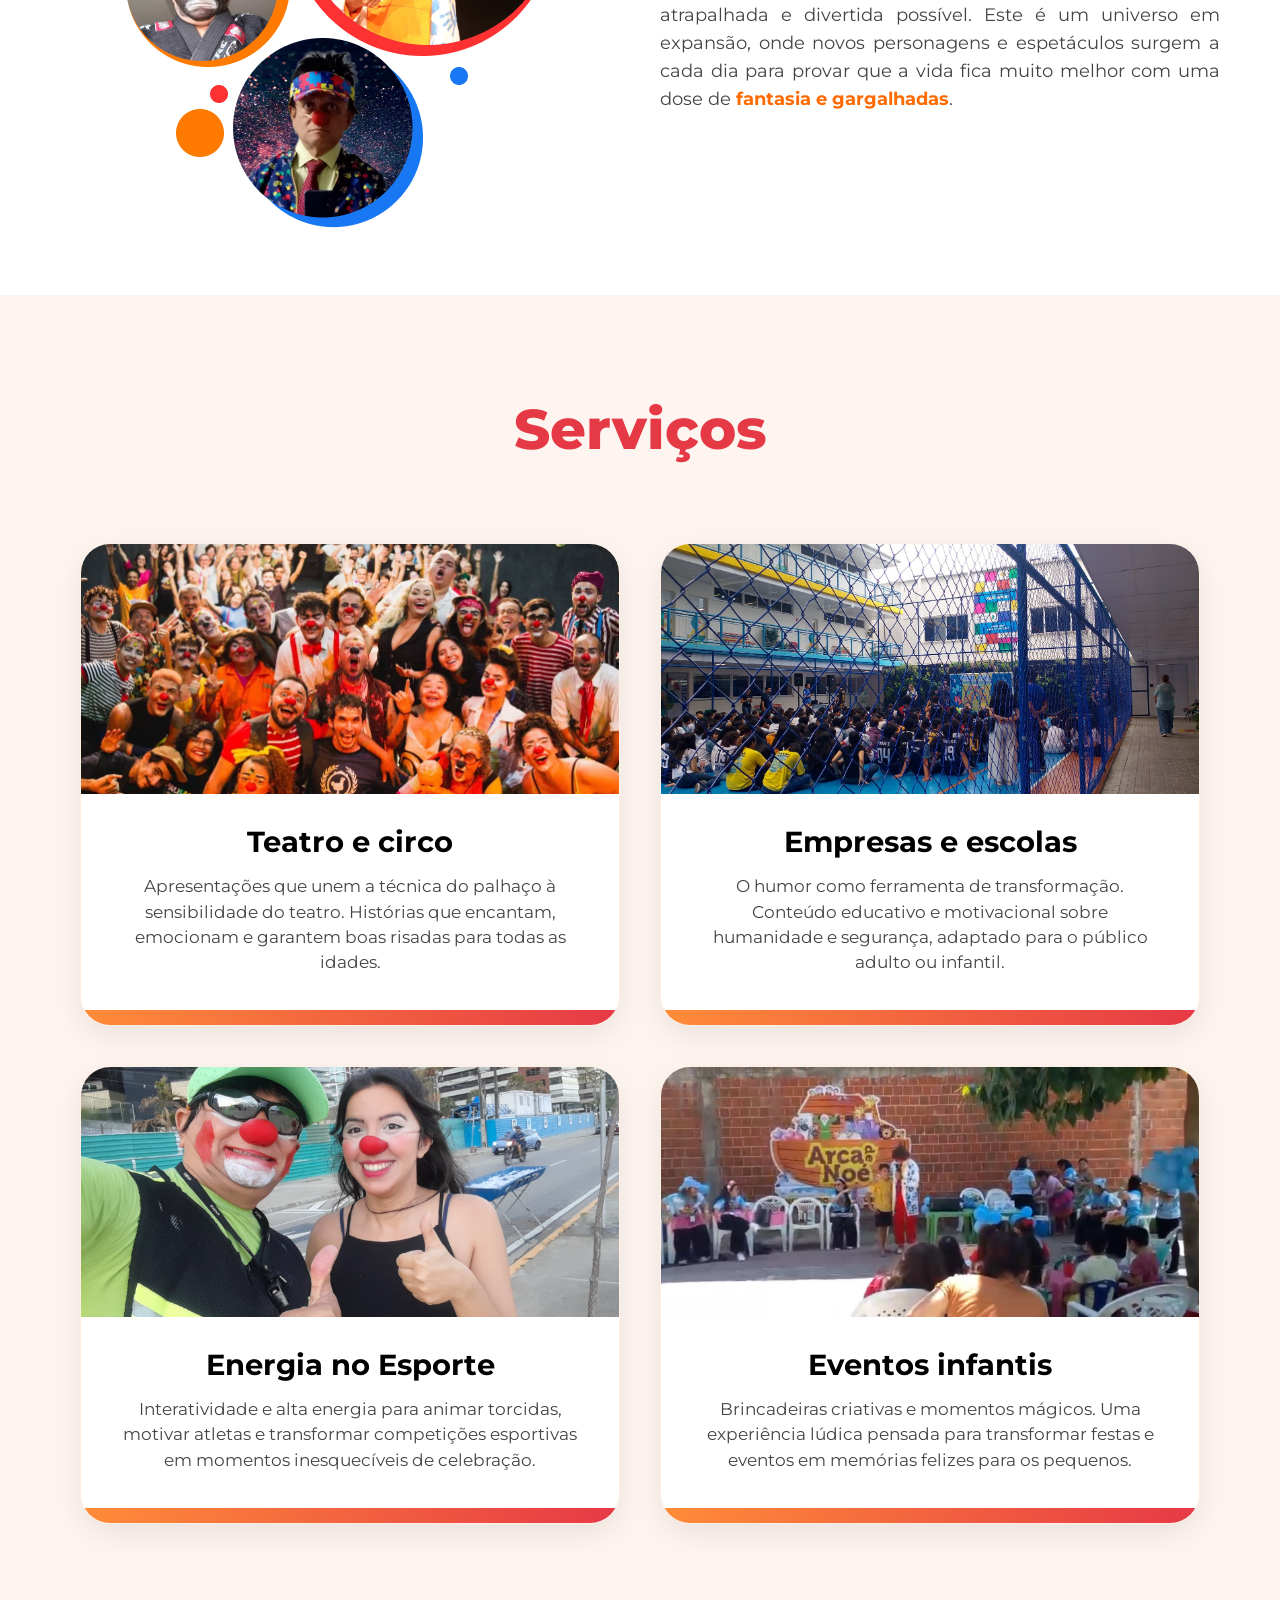
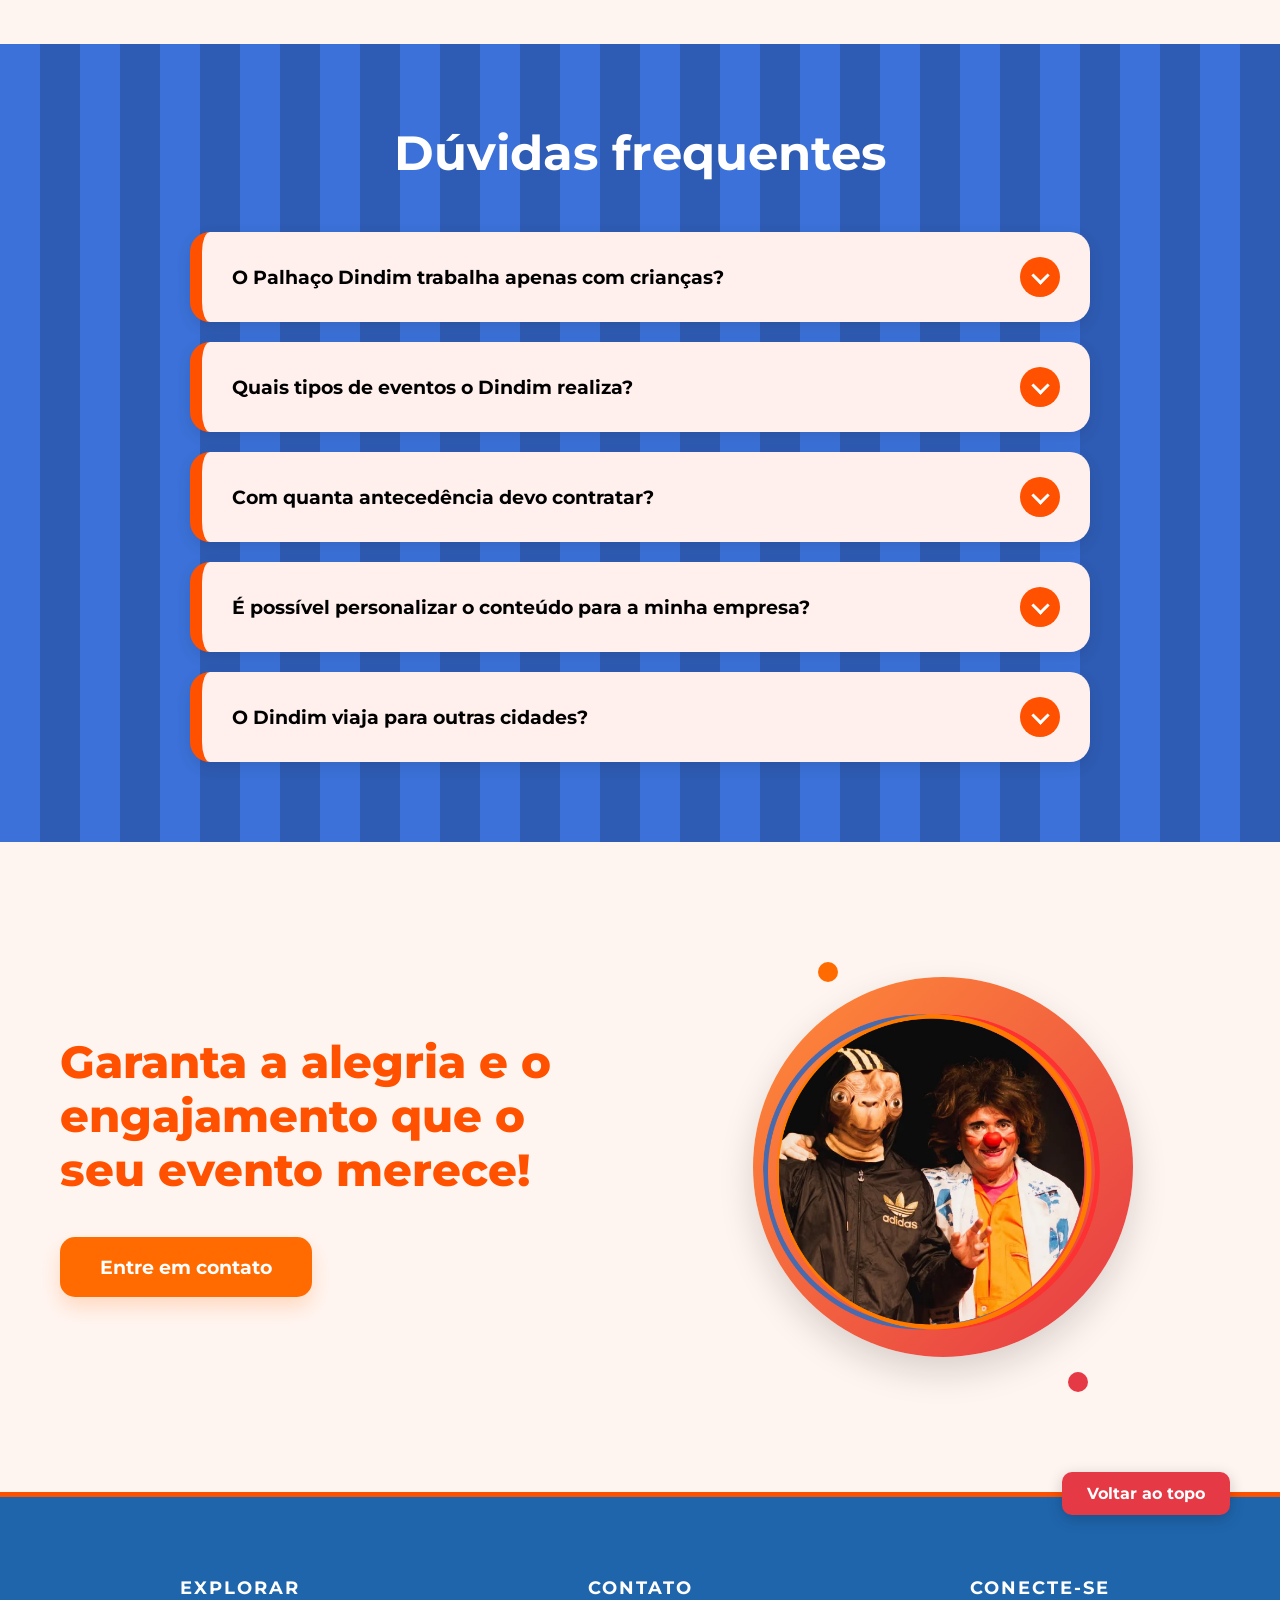
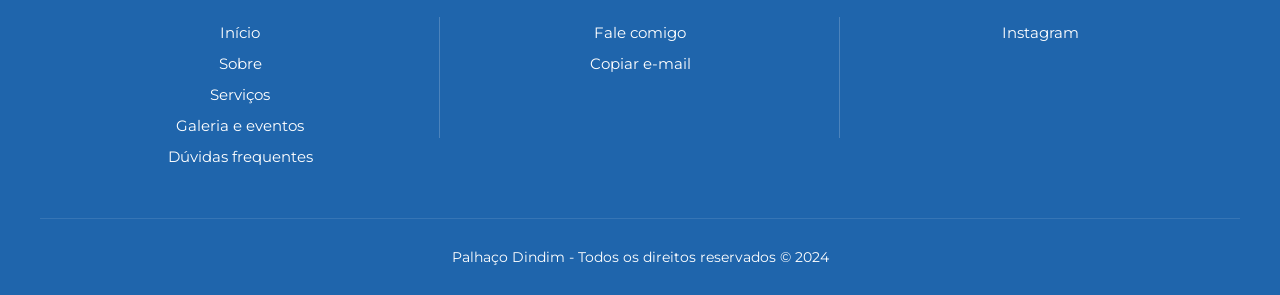
==== commit 07aa7df9: "finalizando primeiras alterações" ====
--- a/index.html
+++ b/index.html
@@ -31,12 +31,12 @@
                 <li><a href="galeria.html">Galeria e eventos</a></li>
                 <li><a href="#faq">Dúvidas frequentes</a></li>
                 <!-- Botão aparece dentro do menu no celular -->
-                <li class="mobile-cta-item"><a href="https://wa.me/5585988026587" class="btn-whatsapp">Fale comigo</a></li>
+                <li class="mobile-cta-item"><a href="https://www.instagram.com/palhacodindim/" class="btn-whatsapp">Fale comigo</a></li>
             </ul>
         </nav>
 
         <div class="nav-cta">
-            <a href="https://wa.me/5585988026587" class="btn-whatsapp">Fale comigo</a>
+            <a href="https://www.instagram.com/palhacodindim/" target="_blank" class="btn-whatsapp">Fale comigo</a>
         </div>
     </div>
 </header>
@@ -49,7 +49,7 @@
                     <h2>Conheça o palhaço Dindin, mais que um palhaço!</h2>
                     <p>Muito mais que um palhaço. Uma dose de humanidade para o seu dia.</p>
                     <div class="hero-buttons">
-                        <a href="#contato" class="btn-primary">Contate-me</a>
+                        <a href=" https://www.instagram.com/palhacodindim/" target="_blank" class="btn-primary">Contate-me</a>
                         <a href="galeria.html" class="btn-secondary">Galeria e eventos</a>
                     </div>
                 </div>
@@ -259,7 +259,7 @@
         <!-- Lado Esquerdo: Texto e Botão -->
         <div class="cta-content">
             <h2 class="cta-heading">Garanta a alegria e o engajamento que o seu evento merece!</h2>
-            <a href="https://wa.me/seunumero" class="btn-cta">Entre em contato</a>
+            <a href="https://www.instagram.com/palhacodindim/" target="_blank   " class="btn-cta">Entre em contato</a>
         </div>
 
         <!-- Lado Direito: Imagem com Moldura -->
@@ -304,7 +304,7 @@
         <div class="footer-col">
             <h3>CONTATO</h3>
             <ul class="footer-links">
-                <li><a href="https://wa.me/seunumero" target="_blank">Fale comigo</a></li>
+                <li><a href=" https://www.instagram.com/palhacodindim/" target="_blank">Fale comigo</a></li>
                 <li><a href="javascript:void(0)" onclick="copyEmail()" id="email-link">Copiar e-mail</a></li>
             </ul>
         </div>
@@ -314,7 +314,7 @@
             <h3>CONECTE-SE</h3>
             <ul class="footer-links">
                 <li><a href="https://instagram.com/palhacodindim" target="_blank">Instagram</a></li>
-                <li><a href="https://wa.me/seunumero" target="_blank">WhatsApp</a></li>
+                <!-- <li><a href="https://wa.me/seunumero" target="_blank">WhatsApp</a></li> -->
             </ul>
         </div>
     </div>
@@ -347,7 +347,7 @@
 <!-- Script simples para copiar o e-mail -->
 <script>
 function copyEmail() {
-    const email = "seuemail@exemplo.com"; // Troque pelo seu e-mail real
+    const email = "palhacodindim@gmail.com"; // Troque pelo seu e-mail real
     navigator.clipboard.writeText(email);
     const link = document.getElementById('email-link');
     link.innerText = "E-mail copiado!";
--- a/style.css
+++ b/style.css
@@ -946,3 +946,95 @@
     font-weight: 700;
 }
 
+/* --- RESPONSIVIDADE (MOBILE E TABLET) --- */
+@media (max-width: 992px) {
+    /* 1. Ajuste Geral do Menu Sanduíche */
+    .menu-toggle {
+        display: flex;
+        z-index: 1200;
+    }
+
+    .nav-cta {
+        display: none; /* Esconde o botão da navbar original */
+    }
+   
+    .nav-links {
+        display: flex;
+        position: fixed;
+        top: 0; 
+        right: -100%; 
+        background-color: var(--branco);
+        width: 80%; 
+        height: 100vh; 
+        transition: 0.4s ease-in-out;
+        box-shadow: -5px 0 15px rgba(0,0,0,0.2);
+        z-index: 1100; 
+        padding-top: 100px;
+        flex-direction: column;
+    }
+
+    .nav-links.active {
+        right: 0; 
+    }
+
+    /* 2. Ajuste do Botão 'Fala Comigo' no Menu (AZUL COM TEXTO BRANCO) */
+    .nav-links .mobile-cta-item {
+        display: block;
+        width: 100%;
+        text-align: center;
+        margin-top: 20px;
+    }
+
+    .nav-links .btn-whatsapp {
+        background: var(--azul-escuro) !important;
+        color: white !important;
+        display: inline-block;
+        width: 80%;
+        padding: 12px;
+        border-radius: 25px;
+    }
+
+    /* 3. CORREÇÃO DE PREENCHIMENTO NAS LATERAIS (PADDING) */
+    .about-row, .about-row.reverse {
+        flex-direction: column !important; 
+        text-align: center;
+        gap: 30px;
+        margin-bottom: 60px;
+        padding: 0 15px; /* Adiciona respiro nas laterais para não colar na borda */
+    }
+
+    .about-content {
+        order: 1;
+        width: 100%;
+        padding: 0 10px; /* Garante que o texto tenha margem interna */
+    }
+
+    .about-content p {
+        text-align: center; 
+        font-size: 1rem;
+        line-height: 1.5;
+    }
+
+    .about-image {
+        order: 2;
+        width: 100%;
+        display: flex;
+        justify-content: center;
+    }
+
+    /* Garante que o círculo de imagem não estoure a largura da tela */
+    .dindim-frame {
+        max-width: 280px; 
+        height: 280px;
+    }
+
+    .about-title {
+        font-size: 1.8rem;
+        margin-bottom: 20px;
+    }
+
+    /* Animação do Ícone X */
+    #mobile-menu.is-active .bar:nth-child(2) { opacity: 0; }
+    #mobile-menu.is-active .bar:nth-child(1) { transform: translateY(10px) rotate(45deg); }
+    #mobile-menu.is-active .bar:nth-child(3) { transform: translateY(-10px) rotate(-45deg); }
+}
